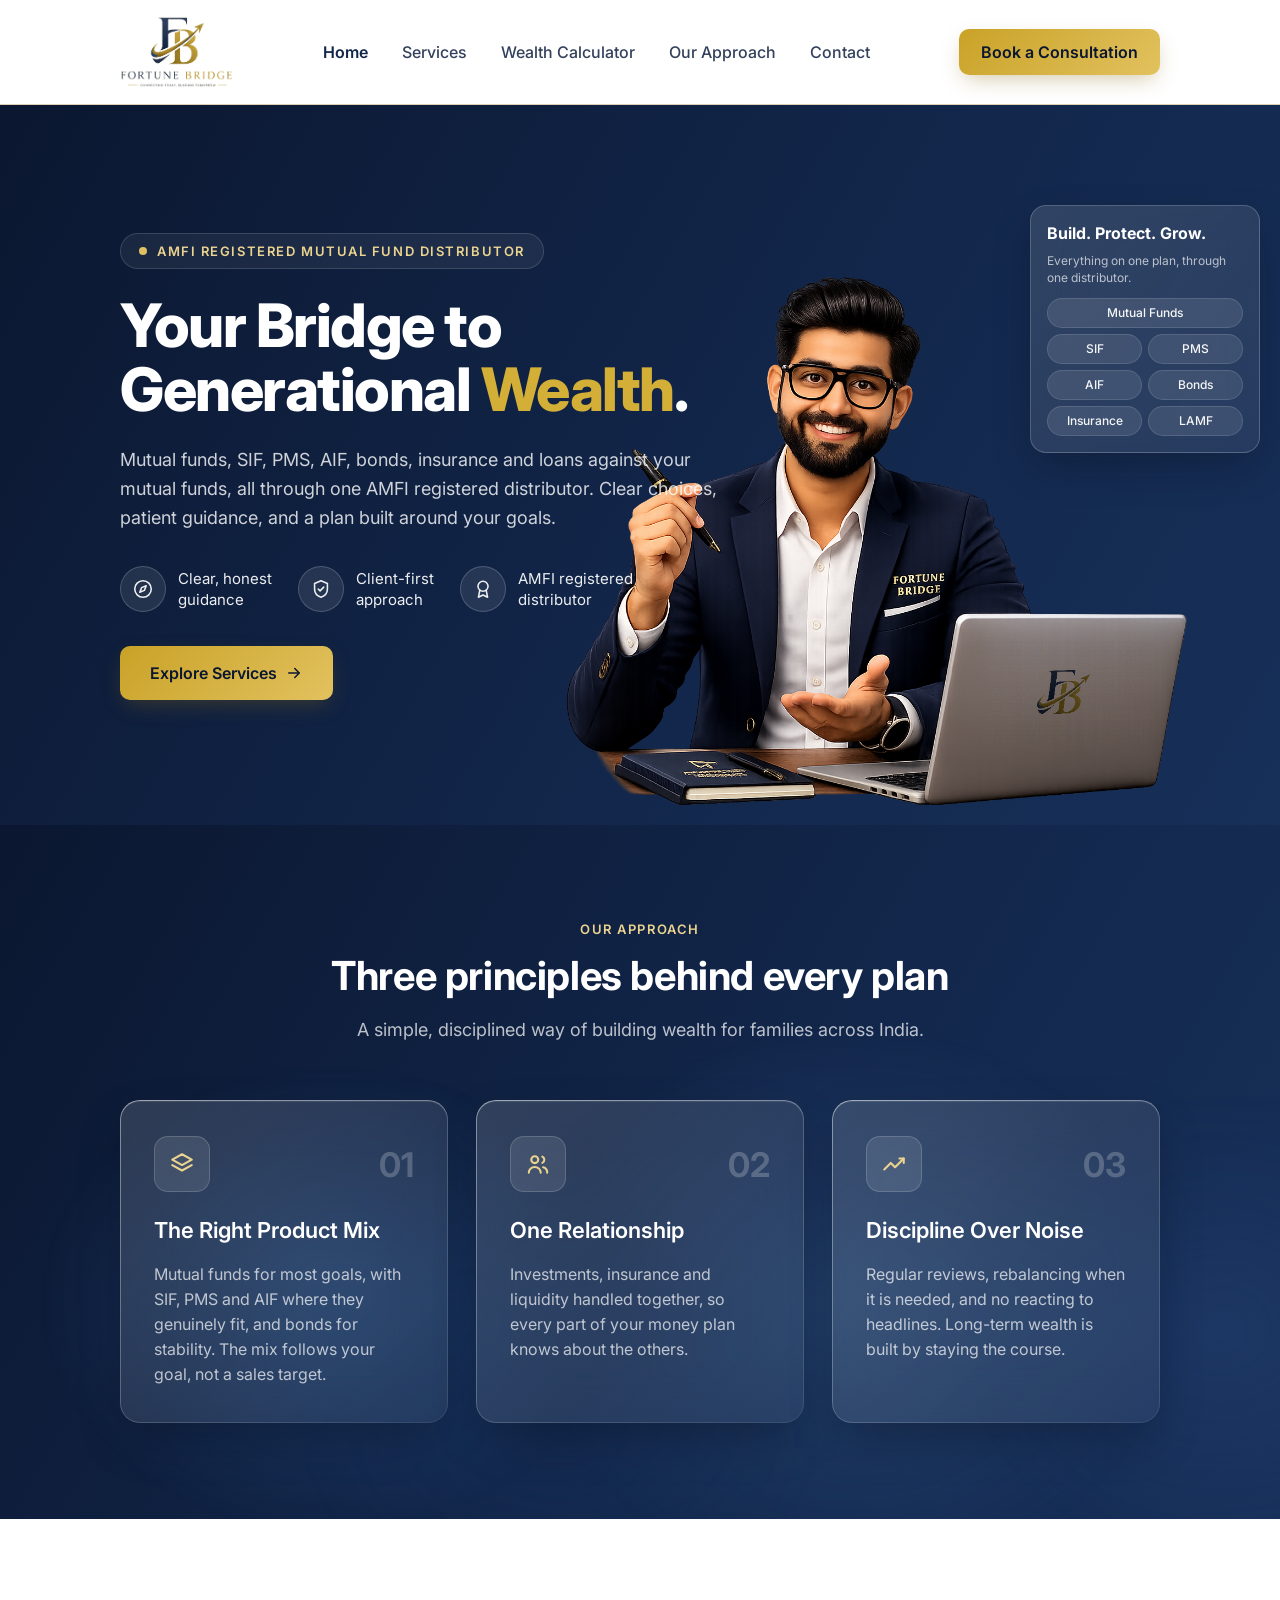
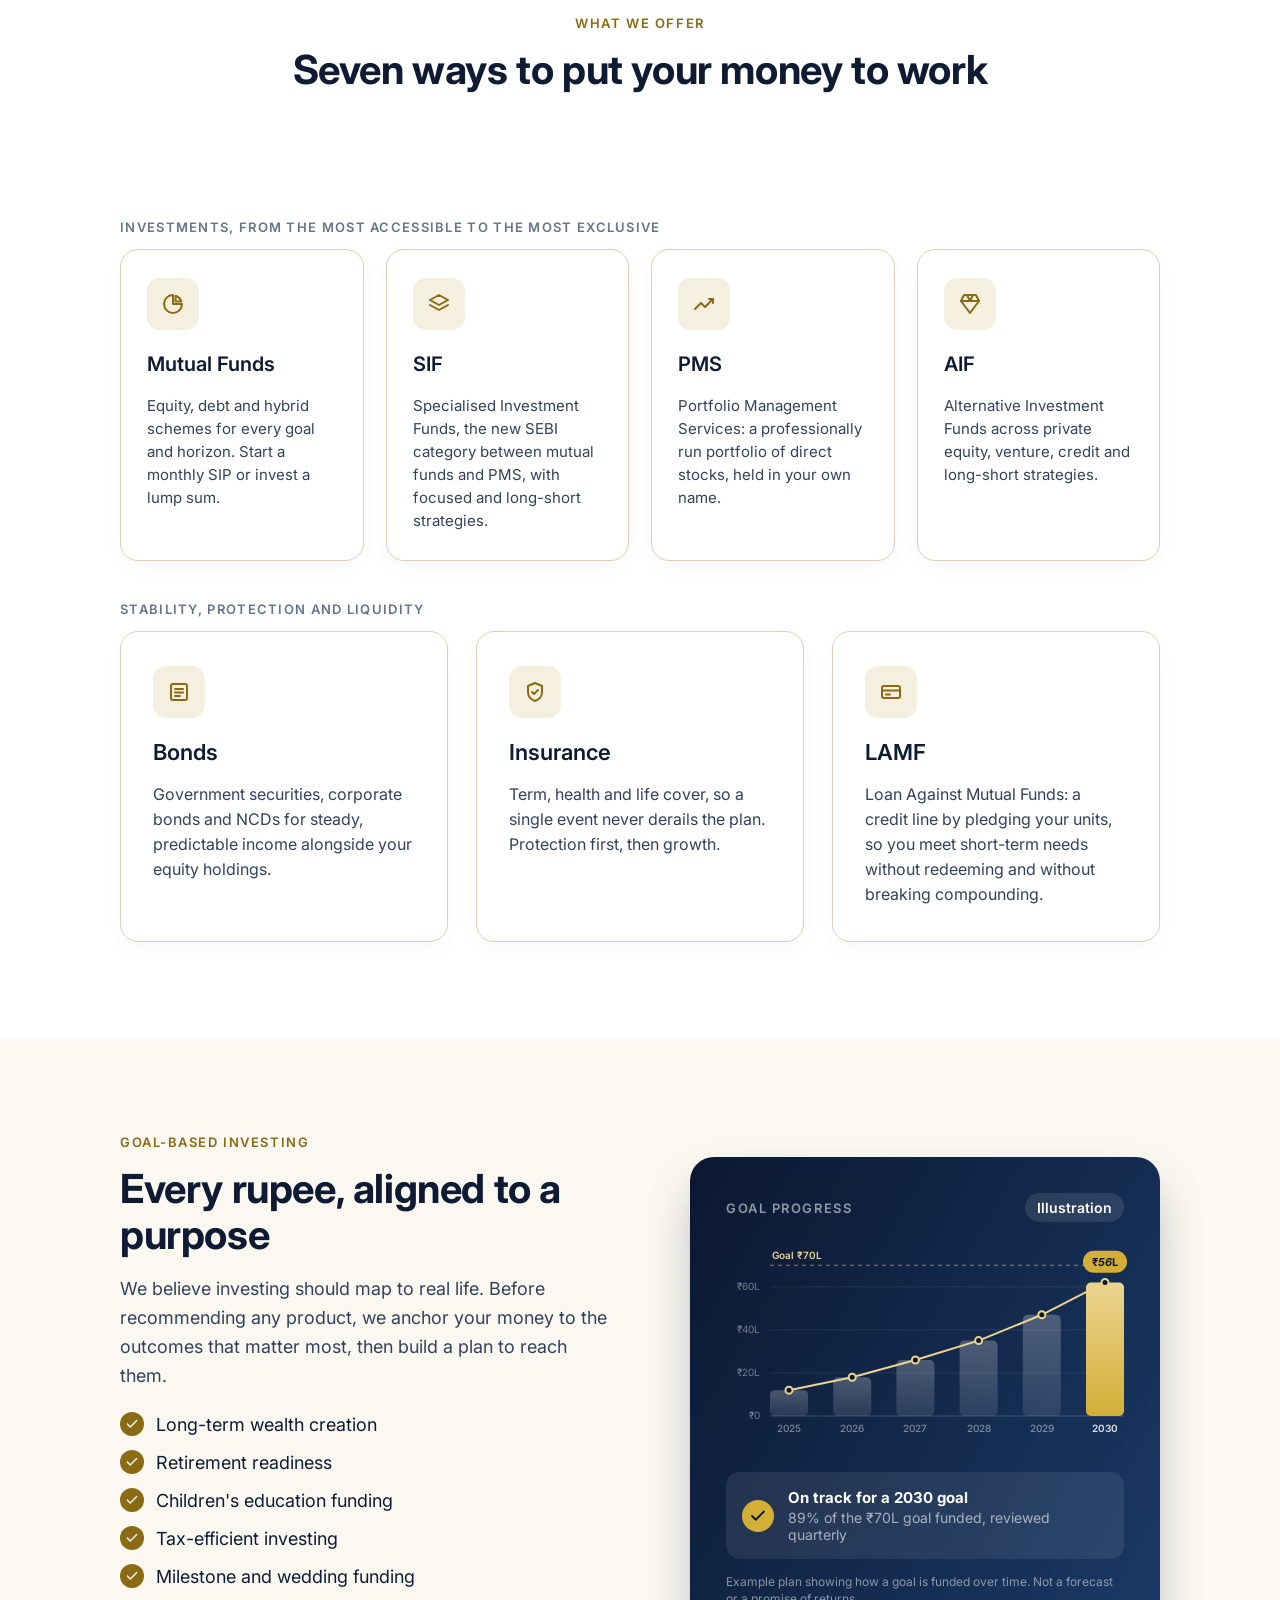
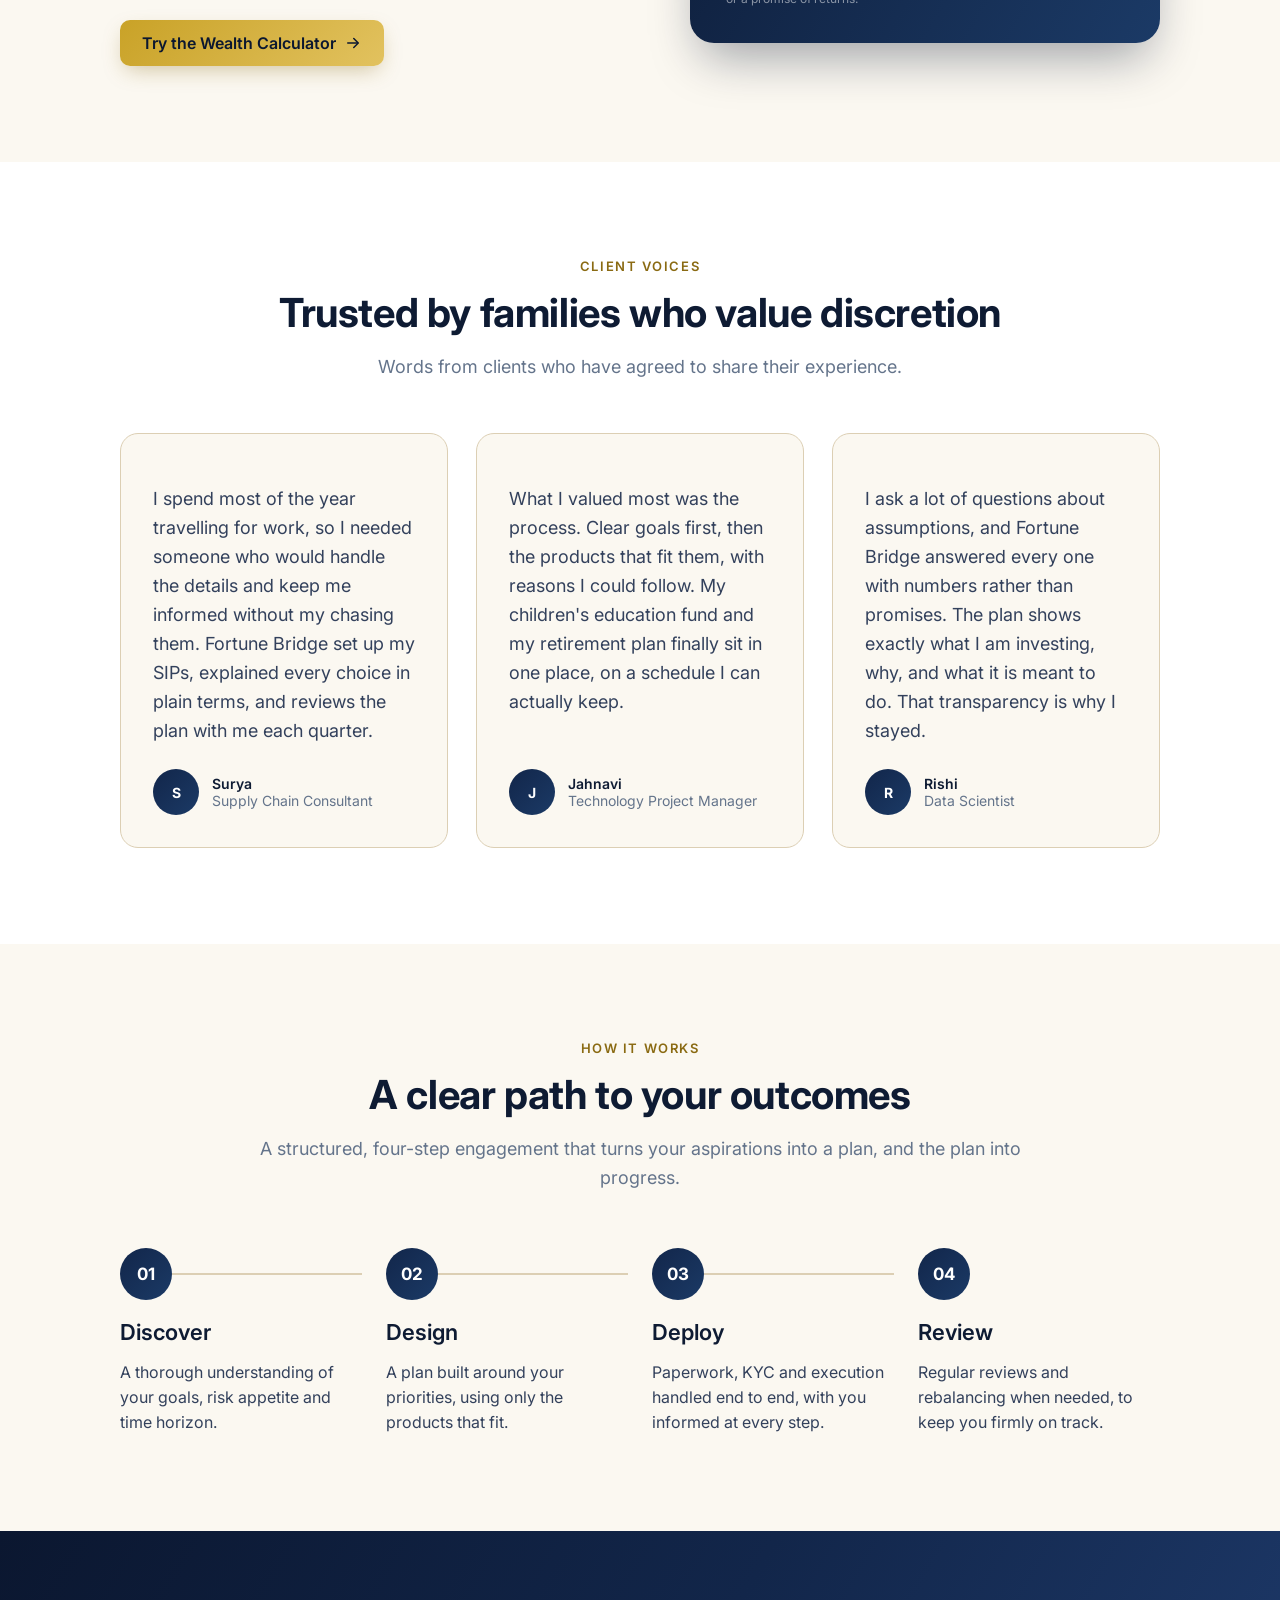
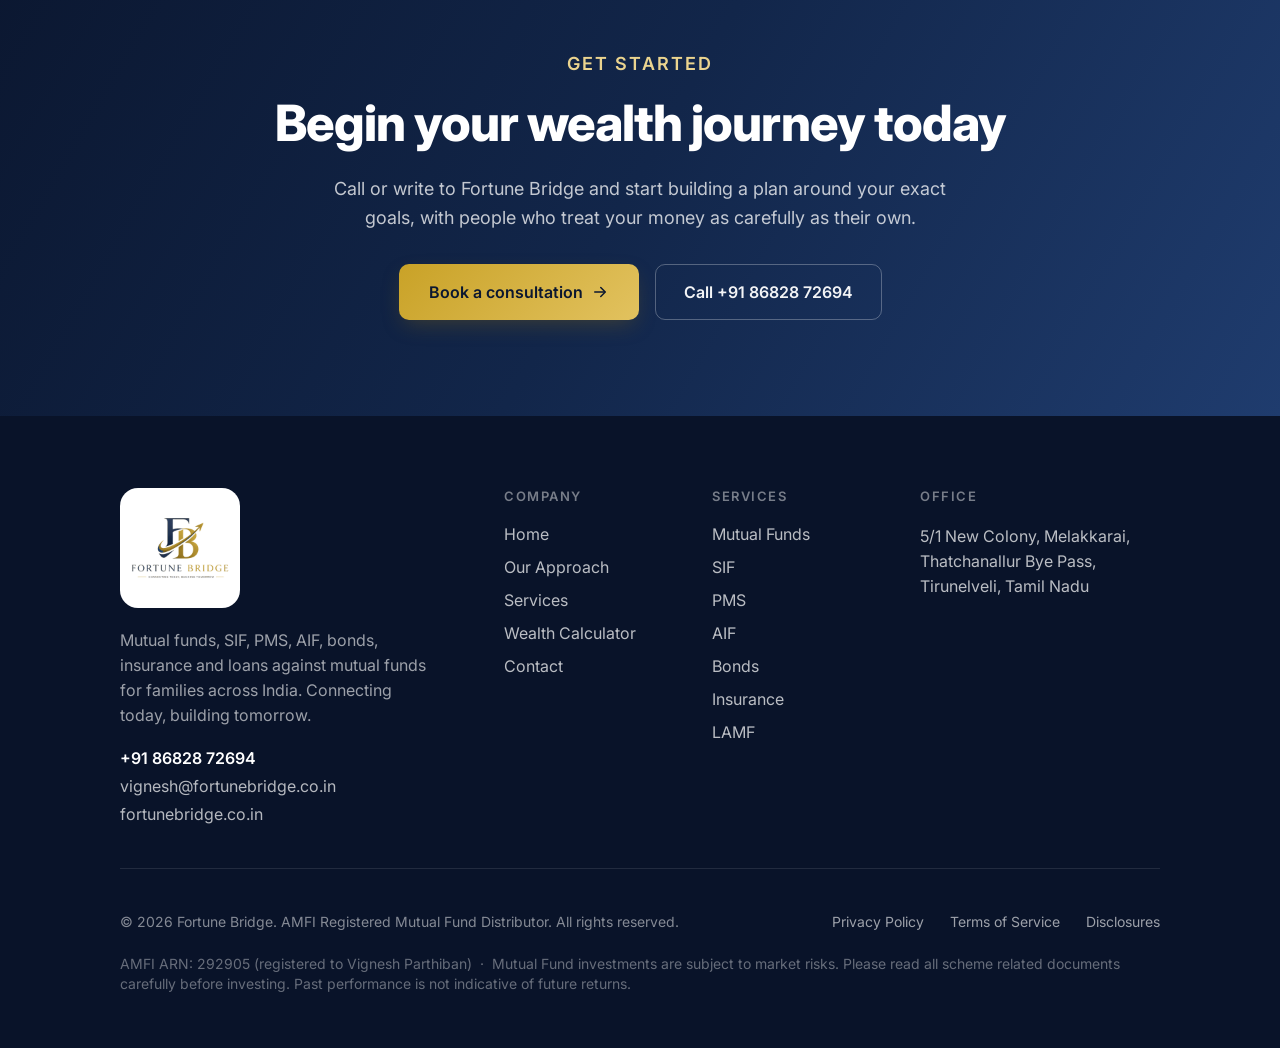
==== index.html @ c33ae1c6 "Fortune Bridge website: homepage, wealth calculator, consultation form Static site for Fortune Bridg" ====
<!DOCTYPE html>
<html lang="en">
<head>
<meta charset="UTF-8">
<meta name="viewport" content="width=device-width, initial-scale=1">
<title>Fortune Bridge</title>
<meta name="description" content="Fortune Bridge, AMFI registered mutual fund distributor in Tirunelveli. Mutual funds, SIF, PMS, AIF, bonds, insurance and loans against mutual funds.">
<link rel="preconnect" href="https://fonts.googleapis.com">
<link rel="preconnect" href="https://fonts.gstatic.com" crossorigin>
<link href="https://fonts.googleapis.com/css2?family=Inter:wght@400;500;600;700;800&display=swap" rel="stylesheet">
<link rel="stylesheet" href="styles.css?v=7">
</head>
<body>

<!-- ===== icon sprite ===== -->
<svg width="0" height="0" style="position:absolute" aria-hidden="true">
  <symbol id="i-trending" viewBox="0 0 24 24"><path d="M3 17l6-6 4 4 8-8"/><path d="M17 7h4v4"/></symbol>
  <symbol id="i-pie" viewBox="0 0 24 24"><path d="M12 3a9 9 0 109 9h-9V3z"/><path d="M14.6 3.7A9 9 0 0120.3 9.4h-5.7V3.7z"/></symbol>
  <symbol id="i-gem" viewBox="0 0 24 24"><path d="M6 3h12l3 6-9 12L3 9z"/><path d="M3 9h18"/><path d="M9 3l3 6 3-6"/></symbol>
  <symbol id="i-shield" viewBox="0 0 24 24"><path d="M12 3l7 3v6c0 4.5-3 7.6-7 9-4-1.4-7-4.5-7-9V6z"/><path d="M9 12l2 2 4-4"/></symbol>
  <symbol id="i-card" viewBox="0 0 24 24"><rect x="3" y="6" width="18" height="12" rx="2"/><path d="M3 10.5h18"/><path d="M7 14.5h4"/></symbol>
  <symbol id="i-bond" viewBox="0 0 24 24"><rect x="4" y="4" width="16" height="16" rx="2"/><path d="M8 9h8"/><path d="M8 12.5h8"/><path d="M8 16h5"/></symbol>
  <symbol id="i-users" viewBox="0 0 24 24"><circle cx="9" cy="8" r="3.2"/><path d="M3.5 20c0-3.2 2.9-5.2 5.5-5.2S14.5 16.8 14.5 20"/><path d="M16 5.2a3.2 3.2 0 010 5.8"/><path d="M20.5 20c0-2.6-1.7-4.4-3.8-4.9"/></symbol>
  <symbol id="i-layers" viewBox="0 0 24 24"><path d="M12 3l9 5-9 5-9-5 9-5z"/><path d="M3 13l9 5 9-5"/></symbol>
  <symbol id="i-compass" viewBox="0 0 24 24"><circle cx="12" cy="12" r="9"/><path d="M15.5 8.5l-2 5-5 2 2-5z"/></symbol>
  <symbol id="i-badge" viewBox="0 0 24 24"><circle cx="12" cy="9" r="5.5"/><path d="M8.5 13.5L7 21l5-2.5L17 21l-1.5-7.5"/></symbol>
  <symbol id="i-arrow" viewBox="0 0 24 24"><path d="M5 12h13"/><path d="M13 6l6 6-6 6"/></symbol>
  <symbol id="i-check" viewBox="0 0 24 24"><path d="M20 6L9 17l-5-5"/></symbol>
</svg>

<!-- ===== HEADER ===== -->
<header class="header" id="header">
  <div class="wrap">
    <a class="brand" href="#"><img src="assets/logo-gold-header.png" alt="Fortune Bridge"></a>
    <nav class="nav">
      <a href="#" class="active">Home</a>
      <a href="#services">Services</a>
      <a href="calculator.html">Wealth Calculator</a>
      <a href="#approach">Our Approach</a>
      <a href="#contact">Contact</a>
    </nav>
    <a class="btn btn-primary" href="#book" data-book>Book a Consultation</a>
  </div>
</header>

<!-- ===== HERO ===== -->
<section class="hero section">
  <div class="hero-stage">
    <div class="hero-copy">
      <span class="badge" data-reveal><span class="dot"></span>AMFI REGISTERED MUTUAL FUND DISTRIBUTOR</span>
      <h1 class="d1" data-reveal>Your Bridge to<br>Generational <span class="accent">Wealth</span>.</h1>
      <p class="hero-body d2" data-reveal>Mutual funds, SIF, PMS, AIF, bonds, insurance and loans against your mutual funds, all through one AMFI registered distributor. Clear choices, patient guidance, and a plan built around your goals.</p>
      <div class="trust d3" data-reveal>
        <div class="trust-item"><span class="trust-circle"><svg class="ic"><use href="#i-compass"/></svg></span><span>Clear, honest<br>guidance</span></div>
        <div class="trust-item"><span class="trust-circle"><svg class="ic"><use href="#i-shield"/></svg></span><span>Client-first<br>approach</span></div>
        <div class="trust-item"><span class="trust-circle"><svg class="ic"><use href="#i-badge"/></svg></span><span>AMFI registered<br>distributor</span></div>
      </div>
      <div class="hero-cta d4" data-reveal>
        <a class="btn btn-primary btn-lg" href="#services">Explore Services<svg class="ic"><use href="#i-arrow"/></svg></a>
      </div>
    </div>

    <img class="hero-advisor" src="assets/advisor-cutout.png" alt="Fortune Bridge">

    <aside class="hero-card d2" data-reveal>
      <h3>Build. Protect. Grow.</h3>
      <p>Everything on one plan, through one distributor.</p>
      <ul class="chips">
        <li>Mutual Funds</li><li>SIF</li><li>PMS</li><li>AIF</li><li>Bonds</li><li>Insurance</li><li>LAMF</li>
      </ul>
    </aside>
  </div>
</section>

<!-- ===== APPROACH (was Philosophy) ===== -->
<section class="philosophy section pad" id="approach">
  <div class="glow">
    <div class="orb" style="left:40px;top:240px;width:580px;height:470px;background:radial-gradient(closest-side,rgba(62,123,196,.3),transparent)"></div>
    <div class="orb" style="left:520px;top:200px;width:660px;height:560px;background:radial-gradient(closest-side,rgba(91,147,209,.22),transparent)"></div>
    <div class="orb" style="left:960px;top:270px;width:520px;height:470px;background:radial-gradient(closest-side,rgba(46,79,134,.3),transparent)"></div>
    <div class="orb" style="left:300px;top:430px;width:520px;height:360px;background:radial-gradient(closest-side,rgba(27,58,102,.26),transparent)"></div>
  </div>
  <div class="wrap">
    <div class="section-head">
      <p class="eyebrow" data-reveal>Our Approach</p>
      <h2 class="h2 d1" data-reveal>Three principles behind every plan</h2>
      <p class="lead d2" data-reveal>A simple, disciplined way of building wealth for families across India.</p>
    </div>
    <div class="pillars">
      <article class="pillar" data-reveal>
        <div class="pillar-top"><span class="pillar-icon"><svg class="ic"><use href="#i-layers"/></svg></span><span class="pillar-num">01</span></div>
        <h3>The Right Product Mix</h3>
        <p>Mutual funds for most goals, with SIF, PMS and AIF where they genuinely fit, and bonds for stability. The mix follows your goal, not a sales target.</p>
      </article>
      <article class="pillar d1" data-reveal>
        <div class="pillar-top"><span class="pillar-icon"><svg class="ic"><use href="#i-users"/></svg></span><span class="pillar-num">02</span></div>
        <h3>One Relationship</h3>
        <p>Investments, insurance and liquidity handled together, so every part of your money plan knows about the others.</p>
      </article>
      <article class="pillar d2" data-reveal>
        <div class="pillar-top"><span class="pillar-icon"><svg class="ic"><use href="#i-trending"/></svg></span><span class="pillar-num">03</span></div>
        <h3>Discipline Over Noise</h3>
        <p>Regular reviews, rebalancing when it is needed, and no reacting to headlines. Long-term wealth is built by staying the course.</p>
      </article>
    </div>
  </div>
</section>

<!-- ===== SERVICES ===== -->
<section class="section-white section pad" id="services">
  <div class="wrap">
    <div class="section-head">
      <p class="eyebrow" data-reveal>What We Offer</p>
      <h2 class="h2 d1" data-reveal>Seven ways to put your money to work</h2>
      <p class="lead d2" data-reveal>Every product on this page is one Fortune Bridge distributes directly. Nothing here is outsourced or notional.</p>
    </div>

    <div class="svc-group">
      <p class="group-label" data-reveal>Investments, from the most accessible to the most exclusive</p>
      <div class="grid-cards cols-4">
        <article class="card" data-reveal>
          <span class="card-icon"><svg class="ic"><use href="#i-pie"/></svg></span>
          <h3>Mutual Funds</h3>
          <p>Equity, debt and hybrid schemes for every goal and horizon. Start a monthly SIP or invest a lump sum.</p>
        </article>
        <article class="card d1" data-reveal>
          <span class="card-icon"><svg class="ic"><use href="#i-layers"/></svg></span>
          <h3>SIF</h3>
          <p>Specialised Investment Funds, the new SEBI category between mutual funds and PMS, with focused and long-short strategies.</p>
        </article>
        <article class="card d2" data-reveal>
          <span class="card-icon"><svg class="ic"><use href="#i-trending"/></svg></span>
          <h3>PMS</h3>
          <p>Portfolio Management Services: a professionally run portfolio of direct stocks, held in your own name.</p>
        </article>
        <article class="card d3" data-reveal>
          <span class="card-icon"><svg class="ic"><use href="#i-gem"/></svg></span>
          <h3>AIF</h3>
          <p>Alternative Investment Funds across private equity, venture, credit and long-short strategies.</p>
        </article>
      </div>
    </div>

    <div class="svc-group">
      <p class="group-label" data-reveal>Stability, protection and liquidity</p>
      <div class="grid-cards">
        <article class="card" data-reveal>
          <span class="card-icon"><svg class="ic"><use href="#i-bond"/></svg></span>
          <h3>Bonds</h3>
          <p>Government securities, corporate bonds and NCDs for steady, predictable income alongside your equity holdings.</p>
        </article>
        <article class="card d1" data-reveal>
          <span class="card-icon"><svg class="ic"><use href="#i-shield"/></svg></span>
          <h3>Insurance</h3>
          <p>Term, health and life cover, so a single event never derails the plan. Protection first, then growth.</p>
        </article>
        <article class="card d2" data-reveal>
          <span class="card-icon"><svg class="ic"><use href="#i-card"/></svg></span>
          <h3>LAMF</h3>
          <p>Loan Against Mutual Funds: a credit line by pledging your units, so you meet short-term needs without redeeming and without breaking compounding.</p>
        </article>
      </div>
    </div>
  </div>
</section>

<!-- ===== GOAL-BASED INVESTING ===== -->
<section class="goals section-light section pad" id="goals">
  <div class="wrap">
    <div>
      <p class="eyebrow" data-reveal>Goal-Based Investing</p>
      <h2 class="d1" data-reveal>Every rupee, aligned to a purpose</h2>
      <p class="lead d2" data-reveal>We believe investing should map to real life. Before recommending any product, we anchor your money to the outcomes that matter most, then build a plan to reach them.</p>
      <ul class="goal-list d3" data-reveal>
        <li><span class="goal-check"><svg class="ic"><use href="#i-check"/></svg></span>Long-term wealth creation</li>
        <li><span class="goal-check"><svg class="ic"><use href="#i-check"/></svg></span>Retirement readiness</li>
        <li><span class="goal-check"><svg class="ic"><use href="#i-check"/></svg></span>Children's education funding</li>
        <li><span class="goal-check"><svg class="ic"><use href="#i-check"/></svg></span>Tax-efficient investing</li>
        <li><span class="goal-check"><svg class="ic"><use href="#i-check"/></svg></span>Milestone and wedding funding</li>
      </ul>
      <a class="btn btn-primary d4" data-reveal href="calculator.html">Try the Wealth Calculator<svg class="ic"><use href="#i-arrow"/></svg></a>
    </div>

    <div class="outlook d2" data-reveal id="outlook">
      <div class="outlook-head">
        <p class="eyebrow">Goal Progress</p>
        <span class="pill">Illustration</span>
      </div>
      <div class="chart" id="chart">
        <svg id="chart-svg"><!-- built by script.js --></svg>
        <div class="value-chip"><span>₹<i data-chip>0</i>L</span></div>
      </div>
      <div class="outlook-foot">
        <span class="tick"><svg class="ic"><use href="#i-check"/></svg></span>
        <div><b>On track for a 2030 goal</b><small data-goal-progress>Reviewed quarterly</small></div>
      </div>
      <p class="outlook-note">Example plan showing how a goal is funded over time. Not a forecast or a promise of returns.</p>
    </div>
  </div>
</section>

<!-- ===== TESTIMONIALS (sample content until real quotes arrive) ===== -->
<section class="section-white section pad">
  <div class="wrap">
    <div class="section-head">
      <p class="eyebrow" data-reveal>Client Voices</p>
      <h2 class="h2 d1" data-reveal>Trusted by families who value discretion</h2>
      <p class="lead d2" data-reveal>Words from clients who have agreed to share their experience.</p>
    </div>
    <div class="tcards">
      <article class="tcard" data-reveal>
        <blockquote>I spend most of the year travelling for work, so I needed someone who would handle the details and keep me informed without my chasing them. Fortune Bridge set up my SIPs, explained every choice in plain terms, and reviews the plan with me each quarter.</blockquote>
        <div class="tperson"><span class="avatar">S</span><div><b>Surya</b><span>Supply Chain Consultant</span></div></div>
      </article>
      <article class="tcard d1" data-reveal>
        <blockquote>What I valued most was the process. Clear goals first, then the products that fit them, with reasons I could follow. My children's education fund and my retirement plan finally sit in one place, on a schedule I can actually keep.</blockquote>
        <div class="tperson"><span class="avatar">J</span><div><b>Jahnavi</b><span>Technology Project Manager</span></div></div>
      </article>
      <article class="tcard d2" data-reveal>
        <blockquote>I ask a lot of questions about assumptions, and Fortune Bridge answered every one with numbers rather than promises. The plan shows exactly what I am investing, why, and what it is meant to do. That transparency is why I stayed.</blockquote>
        <div class="tperson"><span class="avatar">R</span><div><b>Rishi</b><span>Data Scientist</span></div></div>
      </article>
    </div>
  </div>
</section>

<!-- ===== PROCESS ===== -->
<section class="section-light section pad">
  <div class="wrap">
    <div class="section-head">
      <p class="eyebrow" data-reveal>How It Works</p>
      <h2 class="h2 d1" data-reveal>A clear path to your outcomes</h2>
      <p class="lead d2" data-reveal>A structured, four-step engagement that turns your aspirations into a plan, and the plan into progress.</p>
    </div>
    <div class="steps">
      <div class="step" data-reveal>
        <div class="step-top"><span class="step-num">01</span><span class="step-line"></span></div>
        <h3>Discover</h3><p>A thorough understanding of your goals, risk appetite and time horizon.</p>
      </div>
      <div class="step d1" data-reveal>
        <div class="step-top"><span class="step-num">02</span><span class="step-line"></span></div>
        <h3>Design</h3><p>A plan built around your priorities, using only the products that fit.</p>
      </div>
      <div class="step d2" data-reveal>
        <div class="step-top"><span class="step-num">03</span><span class="step-line"></span></div>
        <h3>Deploy</h3><p>Paperwork, KYC and execution handled end to end, with you informed at every step.</p>
      </div>
      <div class="step d3" data-reveal>
        <div class="step-top"><span class="step-num">04</span></div>
        <h3>Review</h3><p>Regular reviews and rebalancing when needed, to keep you firmly on track.</p>
      </div>
    </div>
  </div>
</section>

<!-- ===== CTA ===== -->
<section class="cta section pad" id="contact">
  <div class="wrap">
    <p class="eyebrow" data-reveal>Get Started</p>
    <h2 class="d1" data-reveal>Begin your wealth journey today</h2>
    <p class="d2" data-reveal>Call or write to Fortune Bridge and start building a plan around your exact goals, with people who treat your money as carefully as their own.</p>
    <div class="cta-btns d3" data-reveal>
      <a class="btn btn-primary btn-lg" href="#book" data-book>Book a consultation<svg class="ic"><use href="#i-arrow"/></svg></a>
      <a class="btn-ghost" href="tel:+918682872694">Call +91 86828 72694</a>
    </div>
  </div>
</section>

<!-- ===== FOOTER ===== -->
<footer class="footer">
  <div class="wrap">
    <div class="footer-grid">
      <div class="footer-brand">
        <img src="assets/logo-gold-footer-square.png" alt="Fortune Bridge">
        <p>Mutual funds, SIF, PMS, AIF, bonds, insurance and loans against mutual funds for families across India. Connecting today, building tomorrow.</p>
        <div class="footer-contact">
          <a class="phone" href="tel:+918682872694">+91 86828 72694</a>
          <a class="mail" href="mailto:vignesh@fortunebridge.co.in">vignesh@fortunebridge.co.in</a>
          <a class="mail" href="https://fortunebridge.co.in">fortunebridge.co.in</a>
        </div>
      </div>
      <div class="footer-col">
        <h4>Company</h4>
        <ul><li><a href="#">Home</a></li><li><a href="#approach">Our Approach</a></li><li><a href="#services">Services</a></li><li><a href="calculator.html">Wealth Calculator</a></li><li><a href="#contact">Contact</a></li></ul>
      </div>
      <div class="footer-col">
        <h4>Services</h4>
        <ul><li><a href="#services">Mutual Funds</a></li><li><a href="#services">SIF</a></li><li><a href="#services">PMS</a></li><li><a href="#services">AIF</a></li><li><a href="#services">Bonds</a></li><li><a href="#services">Insurance</a></li><li><a href="#services">LAMF</a></li></ul>
      </div>
      <div class="footer-office">
        <h4>Office</h4>
        <p>5/1 New Colony, Melakkarai,<br>Thatchanallur Bye Pass,<br>Tirunelveli, Tamil Nadu</p>
      </div>
    </div>
    <div class="footer-rule"></div>
    <div class="footer-bar">
      <span class="copy">© 2026 Fortune Bridge. AMFI Registered Mutual Fund Distributor. All rights reserved.</span>
      <div class="links"><a href="#">Privacy Policy</a><a href="#">Terms of Service</a><a href="#">Disclosures</a></div>
    </div>
    <p class="footer-legal">AMFI ARN: 292905 (registered to Vignesh Parthiban)&nbsp;&nbsp;·&nbsp;&nbsp;Mutual Fund investments are subject to market risks. Please read all scheme related documents carefully before investing. Past performance is not indicative of future returns.</p>
  </div>
</footer>

<script src="script.js?v=7"></script>
</body>
</html>
---- styles.css ----
/* ============================================================
   Fortune Bridge — desktop homepage
   Built 2026-09-20 from figma-backup/ (tokens, specs, CSS notes).
   Plain static CSS. Design frame is 1440px wide; desktop-first.
   ============================================================ */

/* ---- tokens ------------------------------------------------ */
:root {
  --navy-900:#0b1730; --navy-800:#12264a; --navy-700:#1b3a66;
  --gold-700:#8a6a12; --gold-600:#c9a227; --gold-500:#d4af37;
  --gold-400:#dfc062; --gold-300:#ebd48f;
  --champagne-100:#f5efe0; --ivory-50:#fbf8f1; --white:#ffffff;
  --ink-900:#0e1b33; --ink-700:#33415c; --ink-500:#64748b;
  --line-200:#dccfb4;

  --grad-navy: linear-gradient(120deg,#0b1730 0%,#12264a 55%,#173059 100%);
  --grad-gold: linear-gradient(135deg,#c9a227 0%,#e2c25f 100%);
  --grad-tile-navy: linear-gradient(135deg,#12264a 0%,#1b3a66 100%);

  --page: 1440px;
  --gutter: 120px;
  --ease: cubic-bezier(.22,.61,.36,1);
}

/* ---- reset ------------------------------------------------- */
*,*::before,*::after { box-sizing:border-box; }
html { scroll-behavior:smooth; }
body {
  margin:0;
  font-family:"Inter",system-ui,-apple-system,Segoe UI,Roboto,sans-serif;
  color:var(--ink-900);
  background:var(--ivory-50);
  -webkit-font-smoothing:antialiased;
  overflow-x:hidden;
}
img { max-width:100%; display:block; }
a { color:inherit; text-decoration:none; }
button { font-family:inherit; cursor:pointer; border:none; background:none; }
.ic { width:24px; height:24px; fill:none; stroke:currentColor; stroke-width:2;
      stroke-linecap:round; stroke-linejoin:round; flex:none; }

/* ---- layout helpers --------------------------------------- */
.section { position:relative; }
.wrap { max-width:var(--page); margin:0 auto; padding-inline:var(--gutter); }
.section-head { max-width:820px; margin:0 auto; text-align:center; }

.eyebrow {
  font-size:13px; font-weight:600; letter-spacing:.12em;
  text-transform:uppercase; margin:0 0 16px;
}
.h2 { font-size:40px; line-height:46px; font-weight:700; letter-spacing:-.01em; margin:0; }
.lead { font-size:18px; line-height:29px; margin:16px auto 0; }

/* ============================================================
   HEADER
   ============================================================ */
.header {
  position:sticky; top:0; z-index:50;
  background:var(--white);
  border-bottom:1px solid var(--line-200);
  transition:box-shadow .3s ease;
}
.header.scrolled { box-shadow:0 8px 30px -12px rgba(11,23,48,.18); }
.header .wrap {
  height:104px; display:flex; align-items:center; justify-content:space-between;
}
.brand img { height:72px; width:auto; }
.nav { display:flex; gap:34px; }
.nav a { font-size:16px; font-weight:500; color:var(--ink-700); transition:color .2s; }
.nav a.active { color:var(--navy-800); font-weight:600; }
.nav a:hover { color:var(--gold-700); }

.btn {
  display:inline-flex; align-items:center; gap:8px;
  font-size:16px; font-weight:600; border-radius:10px;
  transition:transform .25s var(--ease), box-shadow .25s var(--ease), background .25s;
}
.btn .ic { width:18px; height:18px; }
.btn-primary {
  background:var(--grad-gold); color:var(--navy-900);
  padding:13px 22px;
  box-shadow:0 8px 22px -6px rgba(138,106,18,.4);
}
.btn-primary:hover { transform:translateY(-2px); box-shadow:0 14px 30px -8px rgba(138,106,18,.55); }

/* ============================================================
   HERO
   ============================================================ */
.hero { background:var(--grad-navy); overflow:hidden; }
.hero-stage {
  position:relative; max-width:var(--page); margin:0 auto; height:720px;
}
.hero-copy {
  position:absolute; left:var(--gutter); top:128px; width:620px; z-index:3;
}
.badge {
  display:inline-flex; align-items:center; gap:10px;
  padding:9px 18px; border-radius:100px;
  background:rgba(255,255,255,.06); border:1px solid rgba(255,255,255,.14);
  font-size:13px; font-weight:600; letter-spacing:.12em; color:var(--gold-300);
}
.badge .dot { width:8px; height:8px; border-radius:50%; background:var(--gold-400); }
.hero h1 {
  font-size:60px; line-height:64px; font-weight:800; letter-spacing:-.025em;
  color:var(--white); margin:24px 0 0;
}
.hero h1 .accent { color:var(--gold-500); }
.hero-body {
  font-size:18px; line-height:29px; color:rgba(255,255,255,.8);
  margin:24px 0 0; max-width:620px;
}
.trust { display:flex; gap:26px; margin-top:34px; }
.trust-item { display:flex; align-items:center; gap:12px; }
.trust-circle {
  width:46px; height:46px; border-radius:50%;
  display:flex; align-items:center; justify-content:center;
  background:rgba(255,255,255,.09); border:1px solid rgba(255,255,255,.18);
  color:var(--gold-300);
}
.trust-circle .ic { width:22px; height:22px; stroke-width:1.7; }
.trust-item span { font-size:15px; line-height:21px; color:rgba(255,255,255,.92); }
.hero-cta { margin-top:34px; }

.hero-advisor {
  position:absolute; right:65px; bottom:0; width:820px; height:auto; z-index:2;
  pointer-events:none;
}

/* glass card (top-right) */
.hero-card {
  position:absolute; right:20px; top:100px; width:230px; z-index:4;
  padding:16px; border-radius:16px;
  background:linear-gradient(135deg,rgba(255,255,255,.13),rgba(255,255,255,.07));
  backdrop-filter:blur(16px); -webkit-backdrop-filter:blur(16px);
  border:1px solid rgba(255,255,255,.2);
  box-shadow:0 16px 40px -8px rgba(5,11,24,.35);
}
.hero-card h3 { margin:0; font-size:16px; line-height:22px; font-weight:700; color:var(--white); }
.hero-card p { margin:8px 0 0; font-size:12px; line-height:17px; color:rgba(255,255,255,.68); }
/* Seven services as wrapped chips. Rows would run the card down into the advisor's shoulder;
   chips keep it shorter than the old four-row version. */
/* A 2-column grid, not a wrapped flex row: wrapped chips of different widths leave ragged
   rows. Mutual Funds (longest label, core product) spans the top; the other six pair up. */
.hero-card ul { list-style:none; margin:12px 0 0; padding:0; display:grid; grid-template-columns:1fr 1fr; gap:6px; }
.hero-card li {
  padding:6px 8px; border-radius:100px; background:rgba(255,255,255,.1);
  border:1px solid rgba(255,255,255,.12); text-align:center;
  font-size:12px; line-height:16px; font-weight:500; color:rgba(255,255,255,.95);
}
.hero-card li:first-child { grid-column:1 / -1; }

/* ============================================================
   STATS BAR
   ============================================================ */
.stats { background:var(--white); border-bottom:1px solid var(--line-200); }
.stats .wrap { padding-block:52px; }
.stats-row { display:grid; grid-template-columns:repeat(4,1fr); }
.stat { text-align:center; position:relative; padding:4px 0; }
.stat + .stat::before {
  content:""; position:absolute; left:0; top:16px; bottom:16px; width:1px; background:var(--line-200);
}
.stat b { display:block; font-size:44px; line-height:48px; font-weight:800; letter-spacing:-.02em; color:var(--navy-800); }
.stat span { display:block; margin-top:8px; font-size:14px; font-weight:500; color:var(--ink-500); }

/* ============================================================
   SECTION SCAFFOLD (light)
   ============================================================ */
.section-light { background:var(--ivory-50); }
.section-light .eyebrow { color:var(--gold-700); }
.section-light .h2 { color:var(--ink-900); }
.section-light .lead { color:var(--ink-500); }
.section-white { background:var(--white); }
.section-white .eyebrow { color:var(--gold-700); }
.section-white .h2 { color:var(--ink-900); }
.section-white .lead { color:var(--ink-500); }
.pad { padding-block:96px; }

/* ============================================================
   PHILOSOPHY — dark liquid glass
   ============================================================ */
.philosophy { background:var(--grad-navy); overflow:hidden; }
.philosophy .eyebrow { color:var(--gold-300); }
.philosophy .h2 { color:var(--white); }
.philosophy .lead { color:rgba(255,255,255,.72); }

.glow { position:absolute; inset:0; pointer-events:none; overflow:hidden; }
.orb { position:absolute; border-radius:50%; filter:blur(2px); }

.pillars { display:grid; grid-template-columns:repeat(3,1fr); gap:28px; margin-top:56px; position:relative; z-index:2; }
.pillar {
  position:relative; border-radius:20px; padding:36px 34px; min-height:292px;
  background:linear-gradient(135deg,rgba(255,255,255,.14) 0%,rgba(255,255,255,.09) 55%,rgba(255,255,255,.06) 100%);
  backdrop-filter:blur(26px); -webkit-backdrop-filter:blur(26px);
  box-shadow:0 20px 48px -10px rgba(5,11,24,.38), inset 0 1.2px 1.2px rgba(255,255,255,.28);
  transition:transform .38s var(--ease), box-shadow .38s var(--ease), background .38s ease;
}
.pillar::before {
  content:""; position:absolute; inset:0; border-radius:inherit; padding:1.2px;
  background:linear-gradient(135deg,rgba(255,255,255,.42),rgba(255,255,255,.18) 50%,rgba(255,255,255,.08));
  -webkit-mask:linear-gradient(#000 0 0) content-box,linear-gradient(#000 0 0);
  -webkit-mask-composite:xor; mask-composite:exclude;
  pointer-events:none; transition:background .38s ease, padding .38s ease;
}
.pillar:hover {
  transform:translateY(-6px);
  background:linear-gradient(135deg,rgba(255,255,255,.22) 0%,rgba(255,255,255,.15) 55%,rgba(255,255,255,.1) 100%);
  box-shadow:0 26px 56px -10px rgba(138,106,18,.38), inset 0 1.2px 1.2px rgba(255,255,255,.45);
}
.pillar:hover::before {
  padding:1.6px;
  background:linear-gradient(135deg,rgba(244,227,174,.85),rgba(212,175,55,.55) 50%,rgba(138,106,18,.3));
}
.pillar-top { display:flex; align-items:center; justify-content:space-between; }
.pillar-icon {
  width:56px; height:56px; border-radius:14px;
  display:flex; align-items:center; justify-content:center;
  background:rgba(255,255,255,.1); border:1px solid rgba(255,255,255,.16);
  color:var(--gold-300);
  transition:background .38s ease, border-color .38s ease;
}
.pillar-icon .ic { width:26px; height:26px; stroke-width:1.9; transition:stroke .38s ease; }
.pillar:hover .pillar-icon { background:var(--grad-gold); border-color:transparent; }
.pillar:hover .pillar-icon .ic { stroke:var(--navy-900); }
.pillar-num { font-size:34px; font-weight:700; color:rgba(255,255,255,.22); transition:color .38s ease; }
.pillar:hover .pillar-num { color:rgba(235,212,143,.55); }
.pillar h3 { margin:24px 0 0; font-size:22px; line-height:28px; font-weight:600; color:var(--white); }
.pillar p { margin:18px 0 0; font-size:16px; line-height:25px; color:rgba(255,255,255,.7); }

/* ============================================================
   SERVICES — white cards
   ============================================================ */
.grid-cards { display:grid; grid-template-columns:repeat(3,1fr); gap:28px; margin-top:52px; }
/* Two rows that each fill: 4 investment products (ordered by minimum ticket), then 3 for
   stability/protection/liquidity. The split is real information, not decoration. */
.svc-group { margin-top:52px; }
.svc-group + .svc-group { margin-top:40px; }
.svc-group .grid-cards { margin-top:14px; }
.grid-cards.cols-4 { grid-template-columns:repeat(4,1fr); gap:22px; }
.cols-4 .card { padding:28px 26px; }
.cols-4 .card h3 { font-size:20px; }
.cols-4 .card p { font-size:15px; line-height:23px; }
.group-label {
  margin:0; font-size:13px; font-weight:600; letter-spacing:.1em; text-transform:uppercase;
  color:var(--ink-500);
}
.card {
  background:var(--white); border:1px solid var(--line-200); border-radius:18px;
  padding:34px 32px;
  box-shadow:0 8px 24px -6px rgba(11,23,48,.05);
  transition:transform .3s var(--ease), box-shadow .3s var(--ease), border-color .3s;
}
.card:hover {
  transform:translateY(-6px);
  box-shadow:0 22px 44px -14px rgba(11,23,48,.16);
  border-color:var(--gold-400);
}
.card-icon {
  width:52px; height:52px; border-radius:13px;
  display:flex; align-items:center; justify-content:center;
  background:var(--champagne-100); color:var(--gold-700);
}
.card h3 { margin:20px 0 0; font-size:22px; line-height:28px; font-weight:600; color:var(--ink-900); }
.card p { margin:16px 0 0; font-size:16px; line-height:25px; color:var(--ink-700); }
.card-link {
  display:inline-flex; align-items:center; gap:7px; margin-top:18px;
  font-size:14px; font-weight:600; color:var(--gold-700);
}
.card-link .ic { width:16px; height:16px; stroke-width:1.8; transition:transform .25s var(--ease); }
.card:hover .card-link .ic { transform:translateX(4px); }

/* ============================================================
   GOAL-BASED INVESTING
   ============================================================ */
.goals .wrap { display:grid; grid-template-columns:1fr 470px; gap:72px; align-items:center; }
.goals .eyebrow { color:var(--gold-700); }
.goals h2 { font-size:40px; line-height:46px; font-weight:700; letter-spacing:-.01em; color:var(--ink-900); margin:0; }
.goals .lead { text-align:left; margin:16px 0 0; color:var(--ink-700); max-width:none; }
.goal-list { list-style:none; margin:22px 0 0; padding:0; display:flex; flex-direction:column; gap:14px; }
.goal-list li { display:flex; align-items:center; gap:12px; font-size:18px; color:var(--ink-900); }
.goal-check {
  width:24px; height:24px; border-radius:50%; flex:none;
  display:flex; align-items:center; justify-content:center;
  background:var(--gold-700); color:var(--ivory-50);
}
.goal-check .ic { width:14px; height:14px; stroke-width:2.4; }
.goals .btn-primary { margin-top:32px; }

/* outlook panel + chart */
.outlook {
  background:linear-gradient(120deg,#0b1730,#1b3a66); border-radius:24px; padding:36px;
  box-shadow:0 24px 50px -12px rgba(11,23,48,.4);
}
.outlook-head { display:flex; align-items:center; justify-content:space-between; }
.outlook-head .eyebrow { color:rgba(255,255,255,.55); margin:0; }
.pill {
  padding:6px 12px; border-radius:100px; background:rgba(255,255,255,.1);
  font-size:14px; font-weight:600; color:var(--white);
}
.chart { position:relative; height:200px; margin-top:26px; }
.chart svg { width:100%; height:100%; overflow:visible; }
.gridline { stroke:rgba(255,255,255,.08); stroke-width:1; }
.gridline.base { stroke:rgba(255,255,255,.2); }
.axis-label { fill:rgba(255,255,255,.42); font-size:10px; }
.year-label { fill:rgba(255,255,255,.45); font-size:10px; font-weight:500; text-anchor:middle; }
.year-label.final { fill:rgba(255,255,255,.85); font-weight:600; }
.bar { transform-box:fill-box; transform-origin:bottom; transform:scaleY(0); transition:transform .42s var(--ease); }
.chart.run .bar { transform:scaleY(1); }
.goal-line { stroke:var(--gold-300); stroke-opacity:.55; stroke-width:1; stroke-dasharray:4 4; }
.goal-label { fill:var(--gold-300); font-size:10px; font-weight:600; }
.outlook-note { margin:14px 0 0; font-size:12px; line-height:17px; color:rgba(255,255,255,.5); }
.trend-line { fill:none; stroke:var(--gold-300); stroke-width:2; stroke-linecap:round; stroke-linejoin:round; }
.trend-dot { fill:var(--navy-900); stroke:var(--gold-300); stroke-width:2; }
.value-chip { position:absolute; }
.value-chip span {
  display:inline-block; padding:4px 9px; border-radius:100px;
  background:var(--gold-500); color:var(--navy-900);
  font-size:11px; font-weight:700; line-height:14px;
}
.outlook-foot {
  display:flex; align-items:center; gap:14px; margin-top:24px;
  background:rgba(255,255,255,.08); border-radius:14px; padding:16px;
}
.outlook-foot .tick {
  width:32px; height:32px; border-radius:50%; flex:none;
  display:flex; align-items:center; justify-content:center;
  background:var(--gold-500); color:var(--navy-900);
}
.outlook-foot .tick .ic { width:18px; height:18px; stroke-width:2.4; }
.outlook-foot b { display:block; font-size:15px; color:var(--white); }
.outlook-foot small { display:block; margin-top:2px; font-size:14px; color:rgba(255,255,255,.6); }

/* ============================================================
   LEGACY — dark glass cards
   ============================================================ */
.legacy { background:linear-gradient(160deg,#0b1730,#173059); overflow:hidden; }
.legacy .eyebrow { color:var(--gold-300); }
.legacy .h2 { color:var(--white); }
.legacy .lead { color:rgba(255,255,255,.72); }
.legacy-cards { display:grid; grid-template-columns:repeat(3,1fr); gap:28px; margin-top:48px; }
.glass-card {
  border-radius:18px; padding:34px 32px;
  background:rgba(255,255,255,.05); border:1px solid rgba(255,255,255,.1);
  transition:transform .3s var(--ease), background .3s, border-color .3s;
}
.glass-card:hover { transform:translateY(-6px); background:rgba(255,255,255,.09); border-color:rgba(212,175,55,.4); }
.glass-icon {
  width:52px; height:52px; border-radius:13px;
  display:flex; align-items:center; justify-content:center;
  background:rgba(255,255,255,.08); color:var(--gold-300);
}
.glass-card h3 { margin:20px 0 0; font-size:22px; line-height:28px; font-weight:600; color:var(--white); }
.glass-card p { margin:14px 0 0; font-size:16px; line-height:25px; color:rgba(255,255,255,.68); }

.legacy-band {
  margin-top:48px; border-radius:18px; padding:28px 40px;
  display:flex; align-items:center; justify-content:space-between; gap:32px;
  background:rgba(255,255,255,.06); border:1px solid rgba(255,255,255,.12);
}
.legacy-band h3 { margin:0; font-size:22px; line-height:28px; font-weight:600; color:var(--white); }
.legacy-band p { margin:4px 0 0; font-size:16px; color:rgba(255,255,255,.66); }
.btn-gold-sm {
  background:var(--grad-gold); color:var(--navy-900); padding:15px 24px; border-radius:10px;
  font-size:16px; font-weight:600; display:inline-flex; align-items:center; gap:8px; flex:none;
}
.btn-gold-sm .ic { width:18px; height:18px; }
.btn-gold-sm:hover { transform:translateY(-2px); }

/* ============================================================
   TESTIMONIALS
   ============================================================ */
.tcards { display:grid; grid-template-columns:repeat(3,1fr); gap:28px; margin-top:52px; }
.tcard {
  background:var(--ivory-50); border:1px solid var(--line-200); border-radius:18px; padding:32px;
  display:flex; flex-direction:column;
}
/* Placeholder marker: sample content is always visibly labelled, never passed off as real. */
.sample-tag {
  align-self:flex-start; padding:3px 9px; border-radius:100px;
  border:1px dashed var(--gold-700); color:var(--gold-700);
  font-size:11px; font-weight:600; letter-spacing:.1em; text-transform:uppercase;
}
.ph { padding:1px 7px; border:1px dashed rgba(255,255,255,.4); border-radius:4px; color:rgba(255,255,255,.55); }
.tcard blockquote { margin:18px 0 0; font-size:18px; line-height:29px; color:var(--ink-700); flex:1; }
.tperson { display:flex; align-items:center; gap:13px; margin-top:24px; }
.avatar {
  width:46px; height:46px; border-radius:50%; flex:none;
  display:flex; align-items:center; justify-content:center;
  background:var(--grad-tile-navy); color:var(--white);
  font-size:14px; font-weight:700;
}
/* Scope these to the text block. A bare `.tperson span` also matches .avatar (and wins on
   specificity), which kills its display:flex centering and greys out the initials. */
.tperson div b { display:block; font-size:14px; font-weight:600; color:var(--ink-900); }
.tperson div span { display:block; font-size:14px; color:var(--ink-500); }
.featured { margin-top:52px; padding-top:40px; border-top:1px solid var(--line-200); text-align:center; }
.featured .eyebrow { color:var(--ink-500); }
.featured-row { display:flex; justify-content:center; gap:56px; flex-wrap:wrap; margin-top:22px; }
.featured-row span { font-size:19px; font-weight:600; color:var(--ink-500); }

/* ============================================================
   PROCESS
   ============================================================ */
.steps { display:grid; grid-template-columns:repeat(4,1fr); gap:24px; margin-top:56px; }
.step-top { display:flex; align-items:center; }
.step-num {
  width:52px; height:52px; border-radius:50%; flex:none;
  display:flex; align-items:center; justify-content:center;
  background:var(--grad-tile-navy); color:var(--white); font-size:17px; font-weight:700;
}
.step-line { height:2px; flex:1; background:var(--line-200); margin-left:0; }
.step h3 { margin:18px 0 0; font-size:22px; line-height:28px; font-weight:600; color:var(--ink-900); }
.step p { margin:14px 0 0; font-size:16px; line-height:25px; color:var(--ink-700); }

/* ============================================================
   CTA
   ============================================================ */
.cta { background:linear-gradient(120deg,#0b1730 0%,#12264a 50%,#1f3c6e 100%); text-align:center; }
.cta .eyebrow { color:var(--gold-300); }
.cta h2 { font-size:50px; line-height:58px; font-weight:800; letter-spacing:-.02em; color:var(--white); margin:16px 0 0; }
.cta p { font-size:18px; line-height:29px; color:rgba(255,255,255,.75); margin:22px auto 0; max-width:660px; }
.cta-btns { display:flex; justify-content:center; gap:16px; margin-top:32px; }
.btn-ghost {
  padding:17px 28px; border-radius:10px; border:1.4px solid rgba(255,255,255,.28);
  font-size:16px; font-weight:600; color:rgba(255,255,255,.95);
  transition:background .25s, border-color .25s;
}
.btn-ghost:hover { background:rgba(255,255,255,.08); border-color:rgba(255,255,255,.5); }
.btn-lg { padding:17px 30px; }

/* ============================================================
   FOOTER
   ============================================================ */
.footer { background:#091329; padding:72px 0 40px; }
.footer-grid {
  display:grid; grid-template-columns:320px 1fr 1fr 240px; gap:64px;
}
.footer-brand img { width:120px; height:120px; border-radius:18px; }
.footer-brand p { margin:20px 0 0; font-size:16px; line-height:25px; color:rgba(255,255,255,.6); }
.footer-contact { margin-top:20px; }
.footer-contact a { display:block; }
.footer-contact .phone { font-size:16px; font-weight:600; color:var(--white); }
.footer-contact .mail { font-size:16px; color:rgba(255,255,255,.7); margin-top:8px; }
.footer-col h4 { margin:0 0 20px; font-size:13px; font-weight:600; letter-spacing:.12em; text-transform:uppercase; color:rgba(255,255,255,.45); }
.footer-col ul { list-style:none; margin:0; padding:0; display:flex; flex-direction:column; gap:13px; }
.footer-col a { font-size:16px; color:rgba(255,255,255,.72); transition:color .2s; }
.footer-col a:hover { color:var(--gold-300); }
.footer-office h4 { margin:0 0 20px; font-size:13px; font-weight:600; letter-spacing:.12em; text-transform:uppercase; color:rgba(255,255,255,.45); }
.footer-office p { margin:0; font-size:16px; line-height:25px; color:rgba(255,255,255,.72); }
.footer-rule { height:1px; background:rgba(255,255,255,.1); margin:44px 0; }
.footer-bar { display:flex; justify-content:space-between; align-items:center; }
.footer-bar .copy { font-size:14px; color:rgba(255,255,255,.5); }
.footer-bar .links { display:flex; gap:26px; }
.footer-bar .links a { font-size:14px; color:rgba(255,255,255,.6); }
.footer-bar .links a:hover { color:var(--gold-300); }
.footer-legal { margin-top:24px; font-size:14px; line-height:20px; color:rgba(255,255,255,.38); }

/* ============================================================
   SCROLL REVEAL
   ============================================================ */
/* Elements are VISIBLE by default. script.js adds .pending only to elements below the fold,
   then removes it when they scroll into view — so the first frame is never blank, and with
   JS off everything simply shows. */
[data-reveal] { transition:opacity .6s var(--ease), transform .6s var(--ease); }
[data-reveal].pending { opacity:0; transform:translateY(24px); }
[data-reveal].d1 { transition-delay:.09s; }
[data-reveal].d2 { transition-delay:.18s; }
[data-reveal].d3 { transition-delay:.27s; }
[data-reveal].d4 { transition-delay:.36s; }
[data-reveal].d5 { transition-delay:.45s; }

/* ============================================================
   RESPONSIVE — graceful narrowing (full mobile is a separate build)
   ============================================================ */
@media (max-width:1200px){
  :root { --gutter:56px; }
  .hero-stage { height:auto; padding-inline:var(--gutter); }   /* copy is static here, so the stage must carry the gutter */
  .hero-copy { position:static; width:auto; max-width:620px; padding-block:96px 40px; }
  .trust,.legacy-band,.cta-btns,.footer-bar { flex-wrap:wrap; }
  .hero-advisor { position:relative; right:auto; margin:0 auto; width:min(680px,90%); }
  .hero-card { display:none; }
  .goals .wrap { grid-template-columns:1fr; }
}
@media (max-width:1200px){
  .grid-cards.cols-4 { grid-template-columns:1fr 1fr; }
}
@media (max-width:900px){
  .pillars,.grid-cards,.grid-cards.cols-4,.tcards { grid-template-columns:1fr; }
  .steps { grid-template-columns:1fr 1fr; }
  .stats-row { grid-template-columns:1fr 1fr; gap:32px 0; }
  .footer-grid { grid-template-columns:1fr 1fr; }
  .h2,.goals h2 { font-size:32px; line-height:38px; }
  .hero h1 { font-size:44px; line-height:48px; }
  .cta h2 { font-size:36px; line-height:42px; }
  .nav { display:none; }
}
@media (max-width:600px){
  :root { --gutter:20px; }
  .hero h1 { font-size:36px; line-height:40px; }
  .stats-row { grid-template-columns:1fr; }
  .stat + .stat::before { display:none; }
  .steps,.footer-grid { grid-template-columns:1fr; }
  .cta h2 { font-size:30px; line-height:36px; }
}
/* ============================================================
   CONSULTATION FORM (modal, injected by script.js)
   ============================================================ */
.book {
  border:0; padding:0; border-radius:20px; background:var(--white); color:var(--ink-900);
  width:min(540px, calc(100% - 32px)); max-height:calc(100vh - 32px); overflow:auto;
  box-shadow:0 40px 90px -30px rgba(5,11,24,.55);
}
.book::backdrop { background:rgba(5,11,24,.62); backdrop-filter:blur(4px); -webkit-backdrop-filter:blur(4px); }
.book[open] { animation:bookIn .32s var(--ease); }
@keyframes bookIn { from { opacity:0; transform:translateY(14px) scale(.98); } to { opacity:1; transform:none; } }
.book-form, .book-done { position:relative; padding:28px 28px 24px; }
.book-close {
  position:absolute; top:14px; right:14px; width:36px; height:36px; border-radius:50%;
  font-size:24px; line-height:1; color:var(--ink-500); background:var(--ivory-50);
}
.book-close:hover { background:var(--champagne-100); color:var(--ink-900); }
.book .eyebrow { color:var(--gold-700); margin-bottom:8px; }
.book h2 { margin:0; font-size:26px; line-height:32px; font-weight:700; letter-spacing:-.01em; }
.book-sub { margin:6px 0 20px; font-size:15px; color:var(--ink-500); }
.book-form label { display:block; margin-top:14px; font-size:13px; font-weight:600; color:var(--ink-700); }
.book-form label .opt { font-weight:500; color:var(--ink-500); }
.book-form input:not([type=checkbox]), .book-form select, .book-form textarea {
  display:block; width:100%; margin-top:6px; padding:11px 13px; font:inherit; font-size:15px;
  color:var(--ink-900); background:var(--ivory-50); border:1px solid var(--line-200); border-radius:10px;
  transition:border-color .2s, box-shadow .2s;
}
.book-form textarea { resize:vertical; min-height:80px; }
.book-form input:focus, .book-form select:focus, .book-form textarea:focus {
  outline:none; border-color:var(--gold-500); box-shadow:0 0 0 3px rgba(212,175,55,.18); background:var(--white);
}
/* show validity only after the visitor has tried to submit, never while typing a fresh form */
.book-form.touched input:invalid, .book-form.touched select:invalid { border-color:#b3261e; }
.book-form.touched .book-consent:has(input:invalid) span { color:#b3261e; }
.book-grid { display:grid; grid-template-columns:1fr 1fr; gap:0 14px; }
/* `.book-form label` sets display:block and outranks a bare `.book-consent`, so scope this
   under .book-form too or the flex gap never applies and the box jams against the text. */
.book-form .book-consent { display:flex; gap:10px; align-items:flex-start; font-weight:500; color:var(--ink-700); line-height:20px; margin-top:16px; }
.book-consent input { margin:3px 0 0; accent-color:var(--gold-600); flex:none; width:16px; height:16px; }
.book-honey { position:absolute; left:-9999px; width:1px; height:1px; opacity:0; }
.book-actions { display:flex; gap:12px; align-items:center; margin-top:22px; flex-wrap:wrap; }
.btn-ghost-dark { padding:13px 20px; border-radius:10px; border:1.4px solid var(--line-200); font-size:16px; font-weight:600; color:var(--ink-700); }
.btn-ghost-dark:hover { border-color:var(--ink-500); }
.book-status { margin:14px 0 0; font-size:14px; line-height:20px; color:var(--ink-700); min-height:0; }
.book-status a { color:var(--gold-700); font-weight:600; text-decoration:underline; }
.book-done { text-align:center; padding:44px 32px 36px; }
.book-tick {
  width:60px; height:60px; border-radius:50%; margin:0 auto 18px;
  display:flex; align-items:center; justify-content:center; background:var(--grad-gold); color:var(--navy-900);
}
.book-tick .ic { width:28px; height:28px; stroke-width:2.6; }
.book-done p { margin:8px 0 24px; color:var(--ink-500); font-size:16px; line-height:25px; }
@media (max-width:600px){ .book-grid { grid-template-columns:1fr; } .book-form, .book-done { padding:24px 20px 20px; } }

@media (prefers-reduced-motion:reduce){
  *{ transition:none !important; animation:none !important; scroll-behavior:auto; }
  [data-reveal].pending{ opacity:1; transform:none; }
}
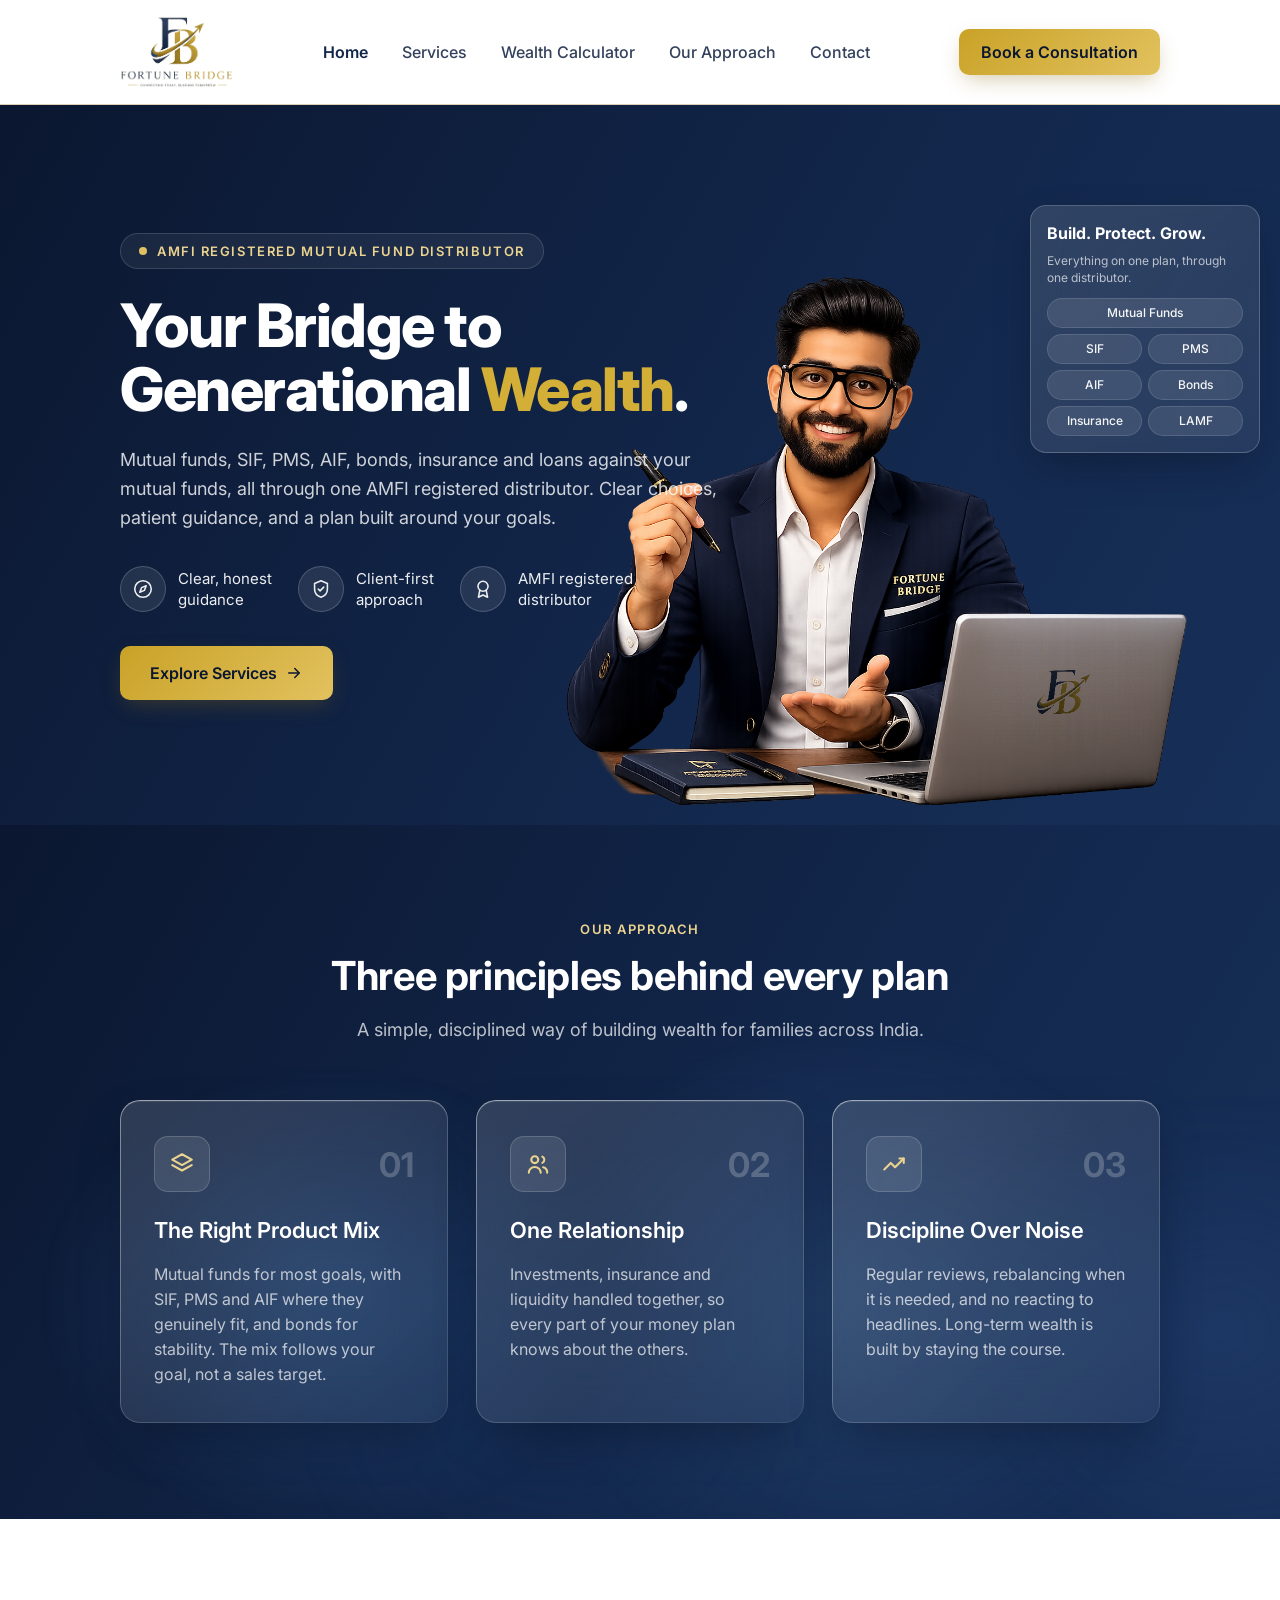
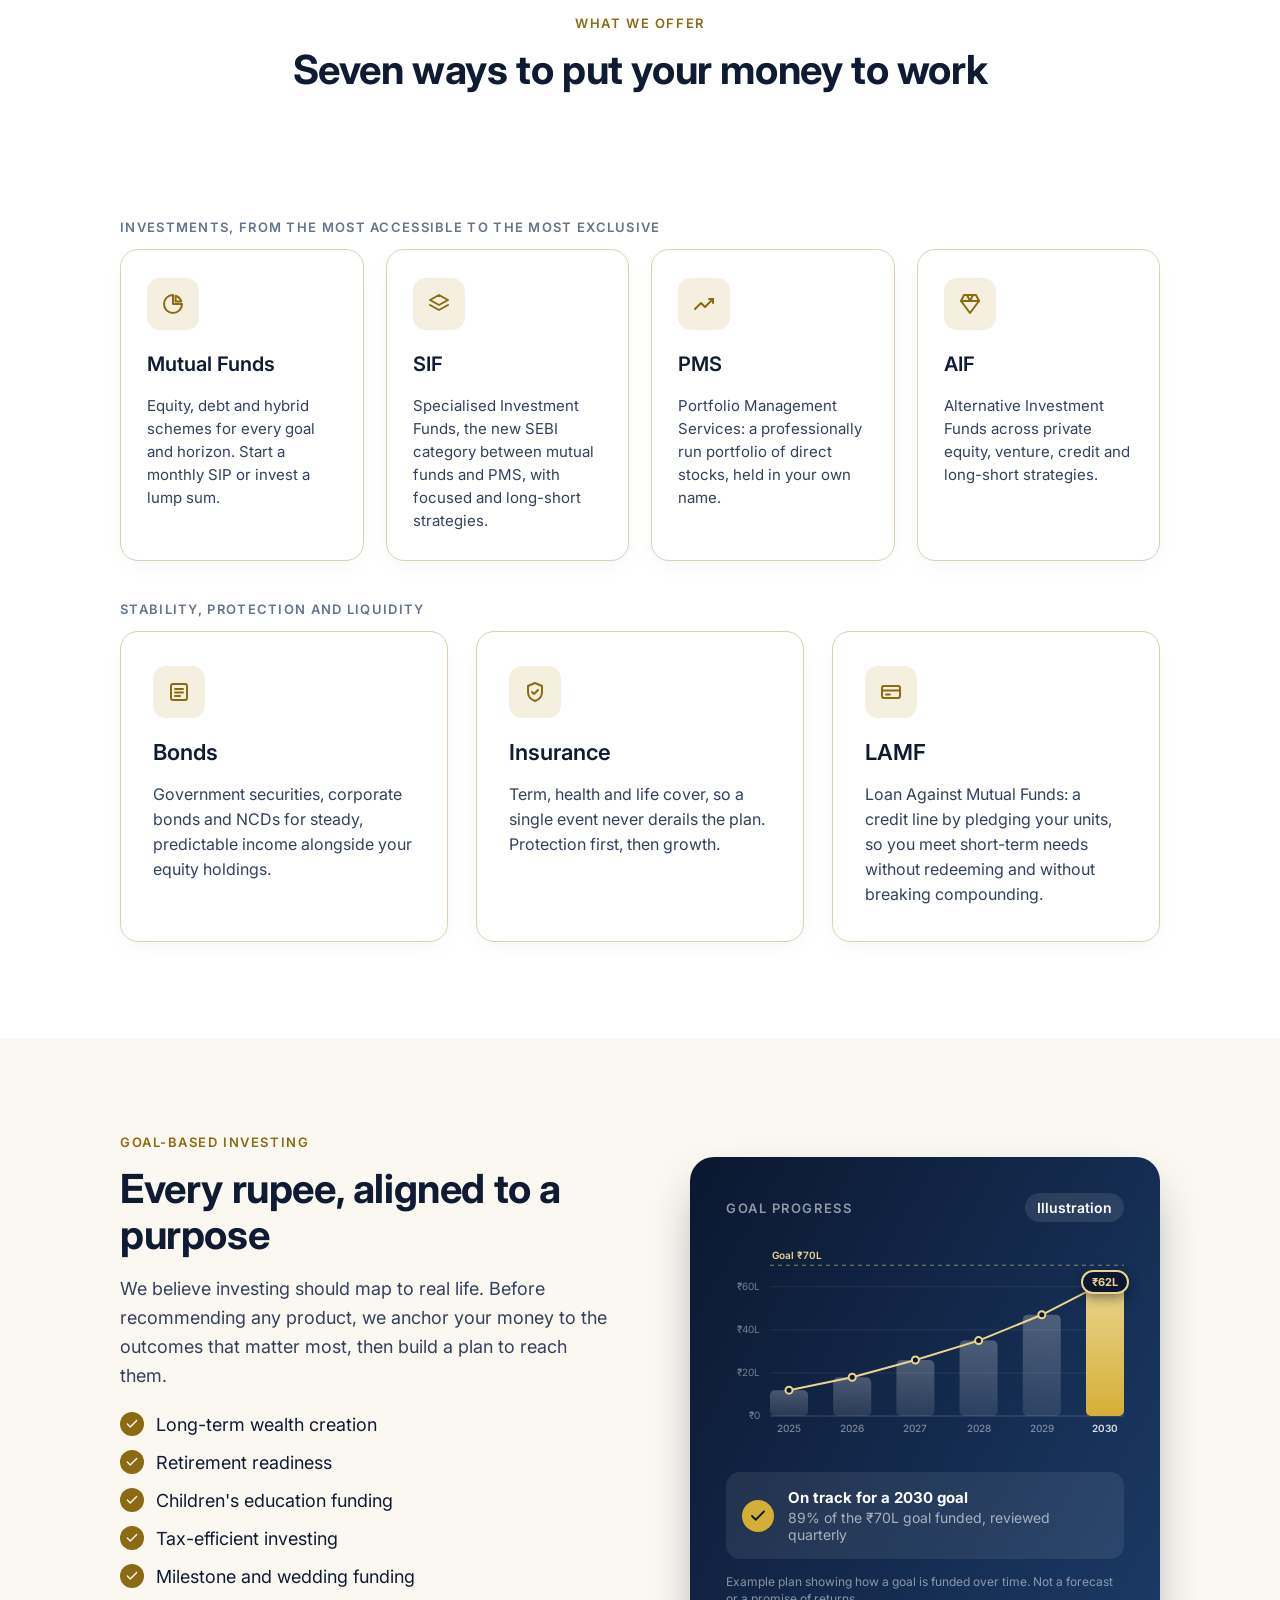
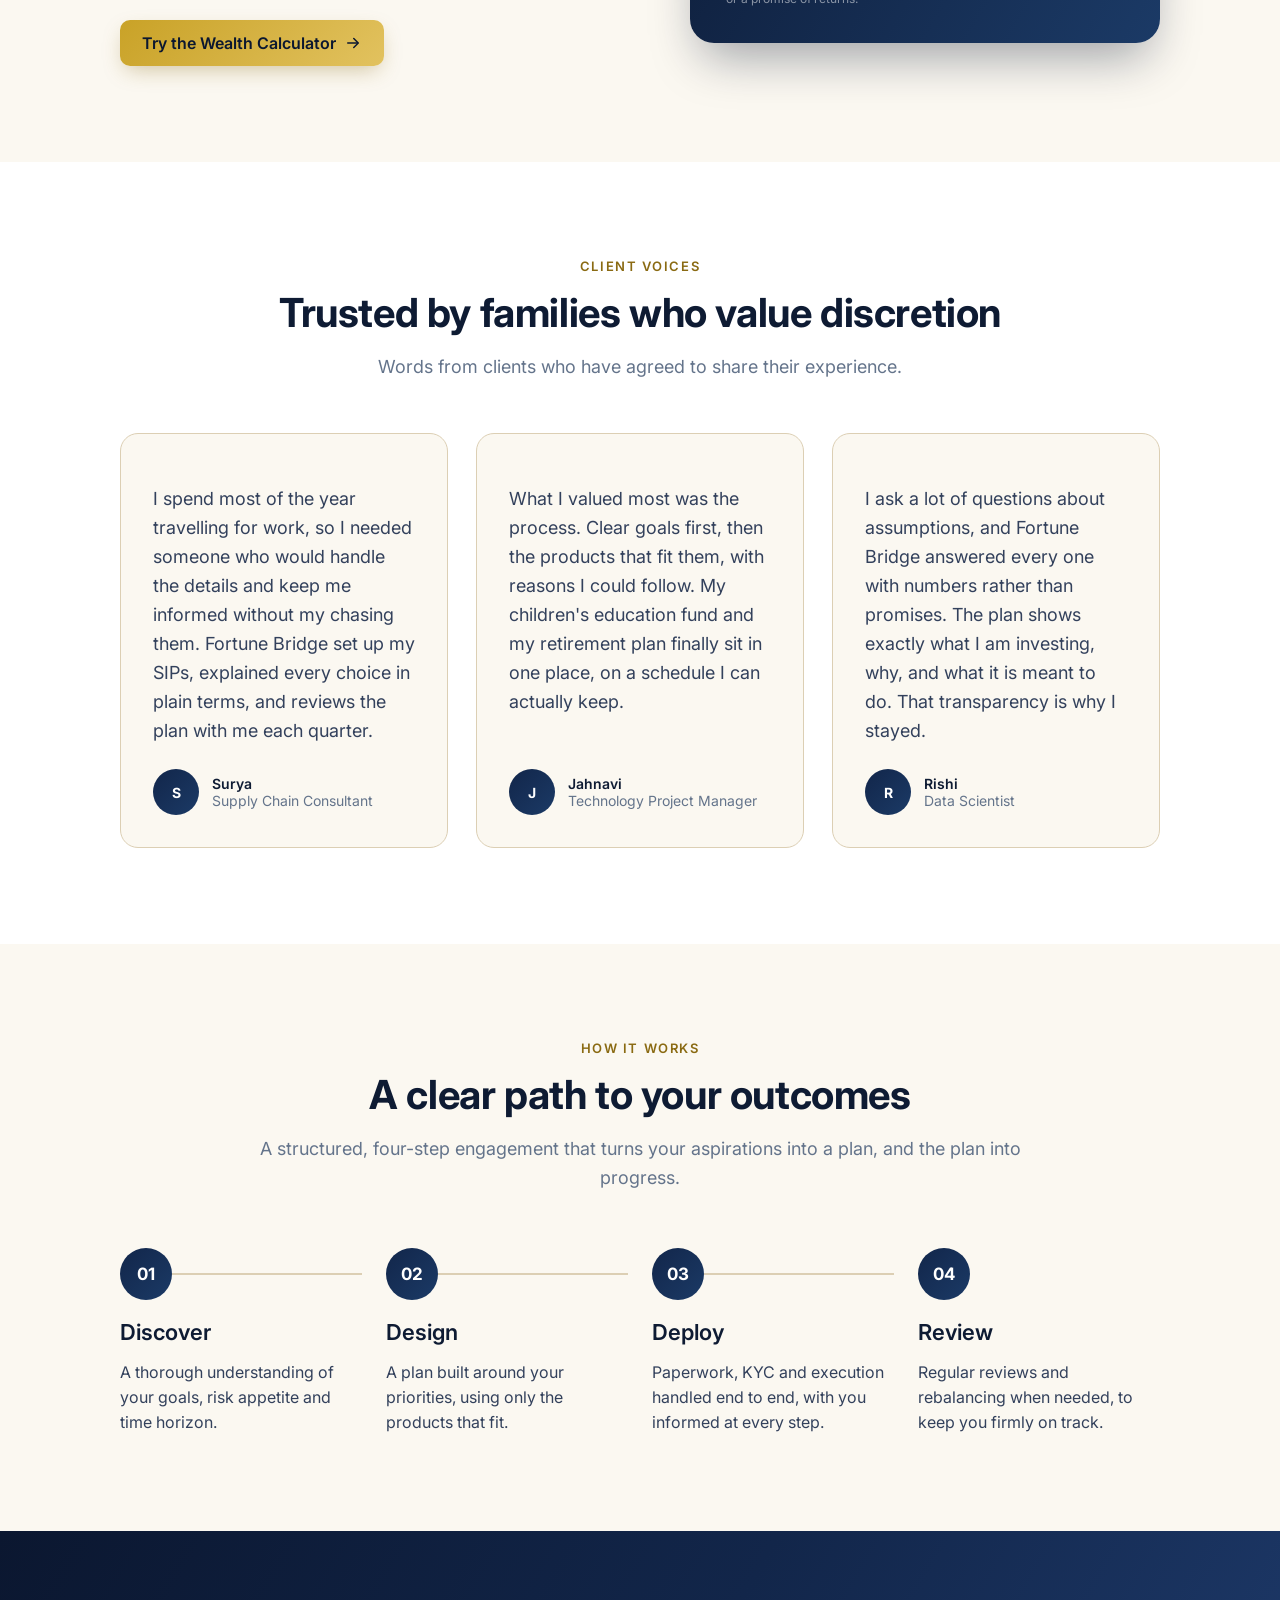
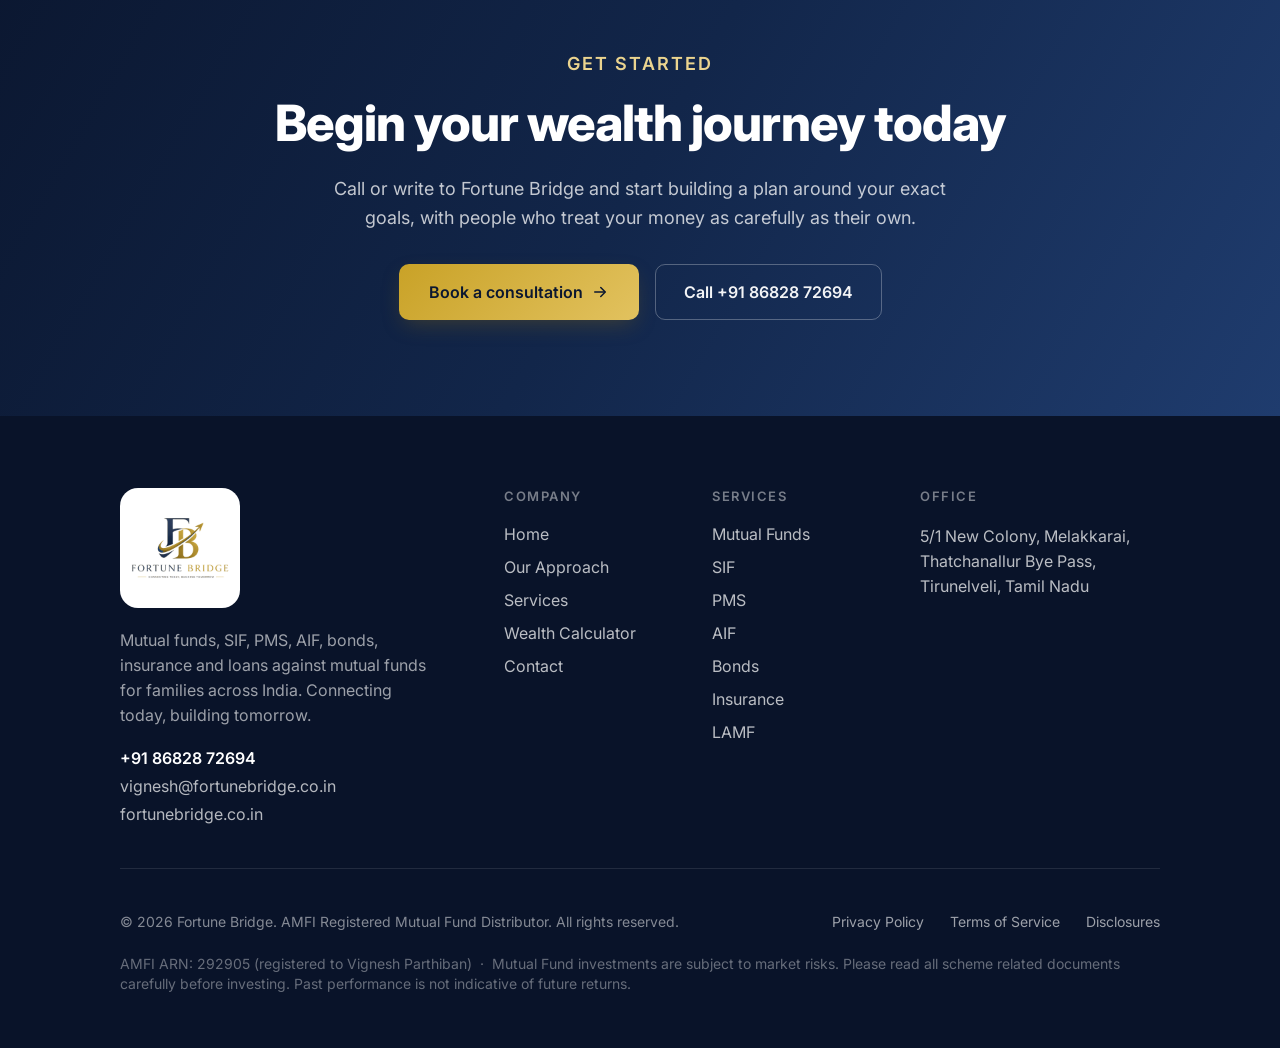
==== commit b4d57eb2: "Goal chart: anchor the value chip on the final data point, fix italic digits Co-Authored-By: Claude " ====
--- a/index.html
+++ b/index.html
@@ -8,7 +8,7 @@
 <link rel="preconnect" href="https://fonts.googleapis.com">
 <link rel="preconnect" href="https://fonts.gstatic.com" crossorigin>
 <link href="https://fonts.googleapis.com/css2?family=Inter:wght@400;500;600;700;800&display=swap" rel="stylesheet">
-<link rel="stylesheet" href="styles.css?v=7">
+<link rel="stylesheet" href="styles.css?v=8">
 </head>
 <body>
 
@@ -301,6 +301,6 @@
   </div>
 </footer>
 
-<script src="script.js?v=7"></script>
+<script src="script.js?v=8"></script>
 </body>
 </html>
--- a/styles.css
+++ b/styles.css
@@ -310,12 +310,20 @@
 .outlook-note { margin:14px 0 0; font-size:12px; line-height:17px; color:rgba(255,255,255,.5); }
 .trend-line { fill:none; stroke:var(--gold-300); stroke-width:2; stroke-linecap:round; stroke-linejoin:round; }
 .trend-dot { fill:var(--navy-900); stroke:var(--gold-300); stroke-width:2; }
-.value-chip { position:absolute; }
+.value-chip {
+  position:absolute; opacity:0;
+  transform:translate(-50%,-50%) scale(.6);
+  transition:opacity .3s ease, transform .35s cubic-bezier(.34,1.56,.64,1);
+}
+.value-chip.show { opacity:1; transform:translate(-50%,-50%) scale(1); }
 .value-chip span {
-  display:inline-block; padding:4px 9px; border-radius:100px;
-  background:var(--gold-500); color:var(--navy-900);
-  font-size:11px; font-weight:700; line-height:14px;
-}
+  display:inline-block; padding:3px 9px; border-radius:100px;
+  background:var(--navy-900); color:var(--gold-300);
+  border:2px solid var(--gold-300);
+  font-size:11px; font-weight:700; line-height:14px; white-space:nowrap;
+  box-shadow:0 4px 12px rgba(5,11,24,.45);
+}
+.value-chip i { font-style:normal; }
 .outlook-foot {
   display:flex; align-items:center; gap:14px; margin-top:24px;
   background:rgba(255,255,255,.08); border-radius:14px; padding:16px;
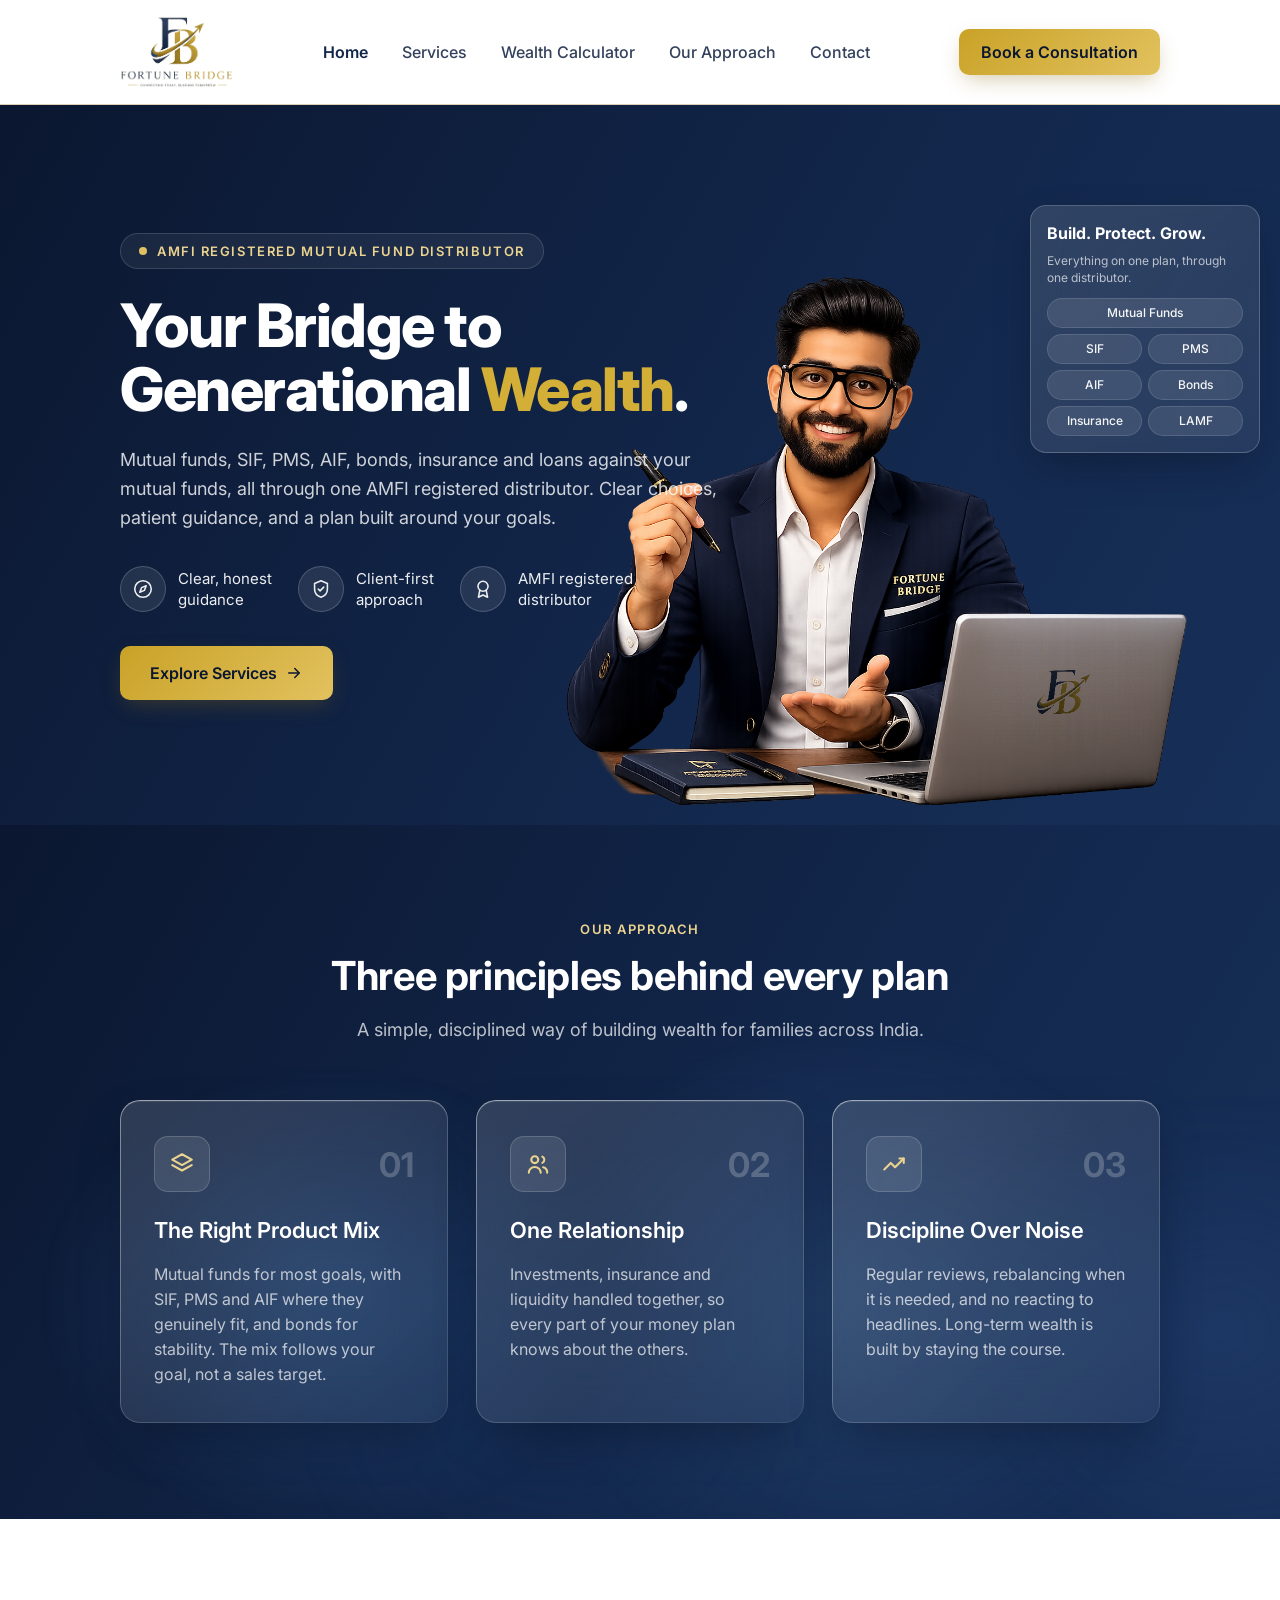
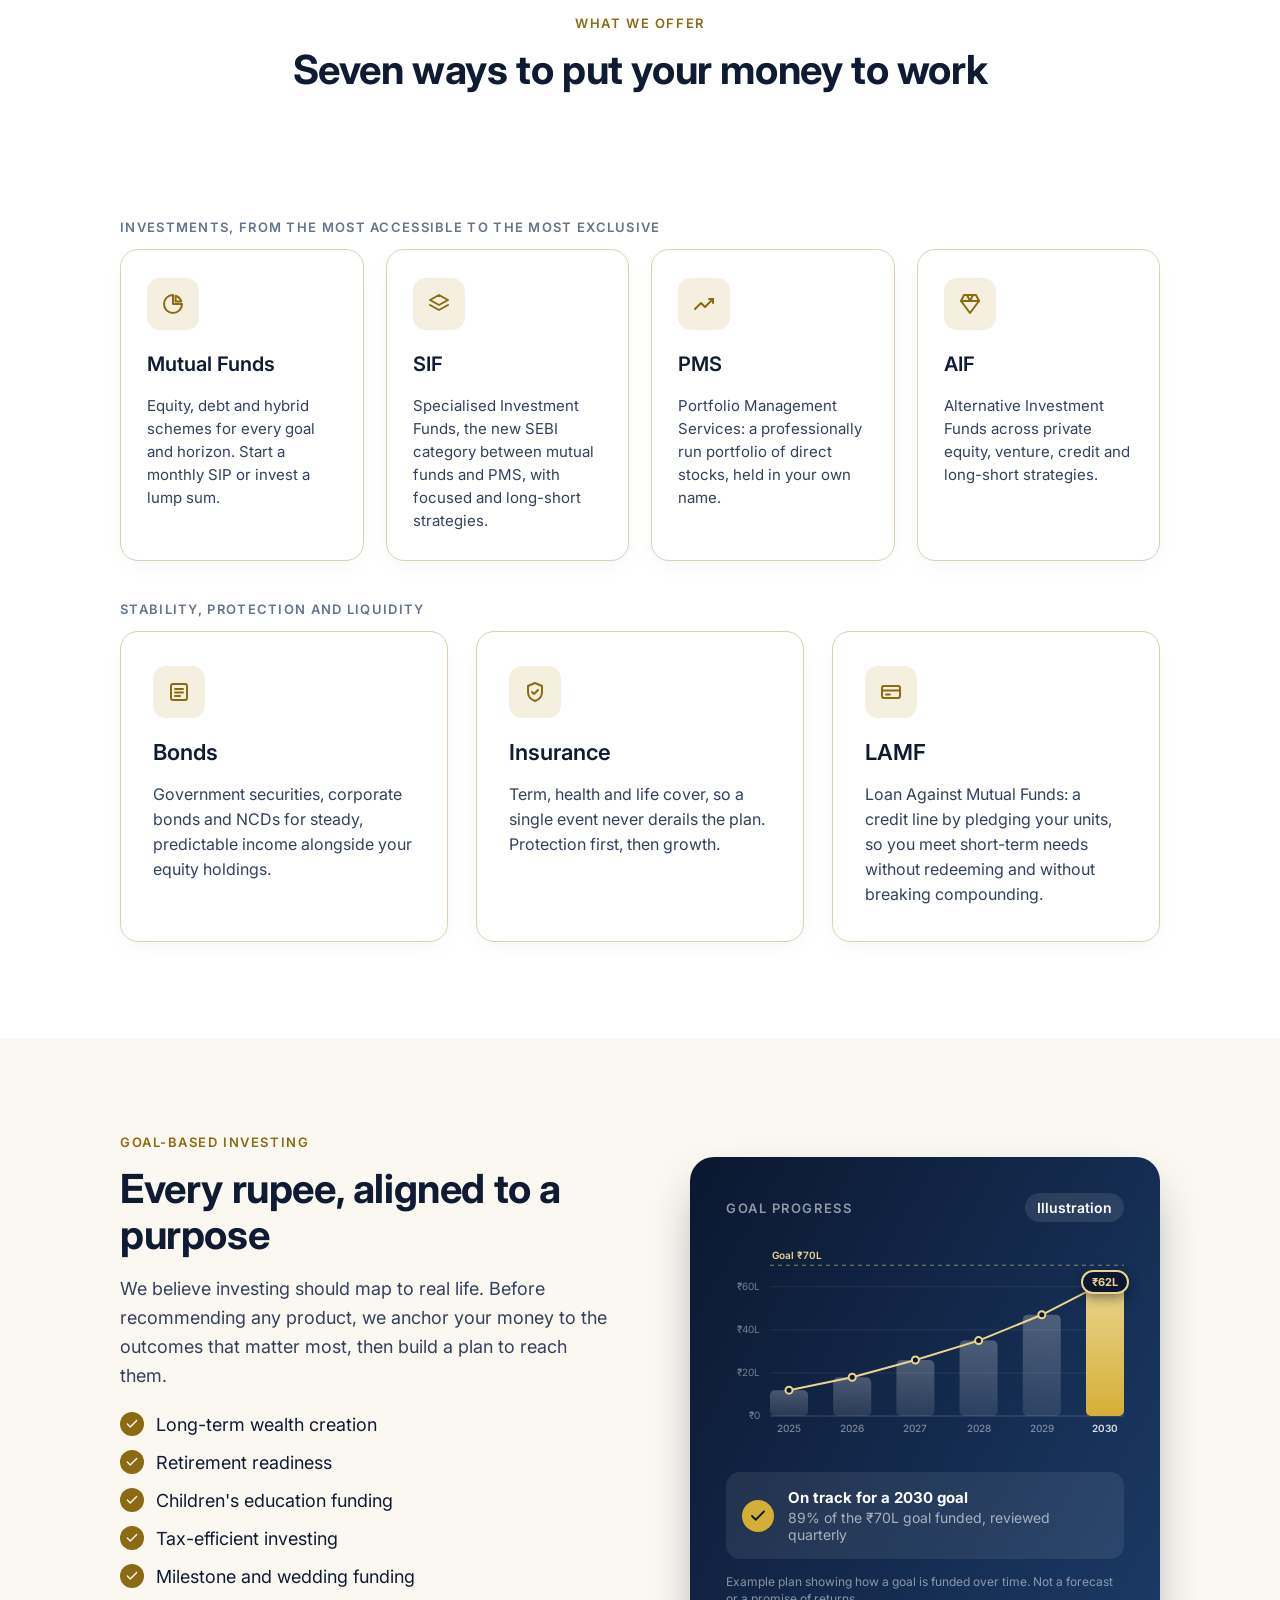
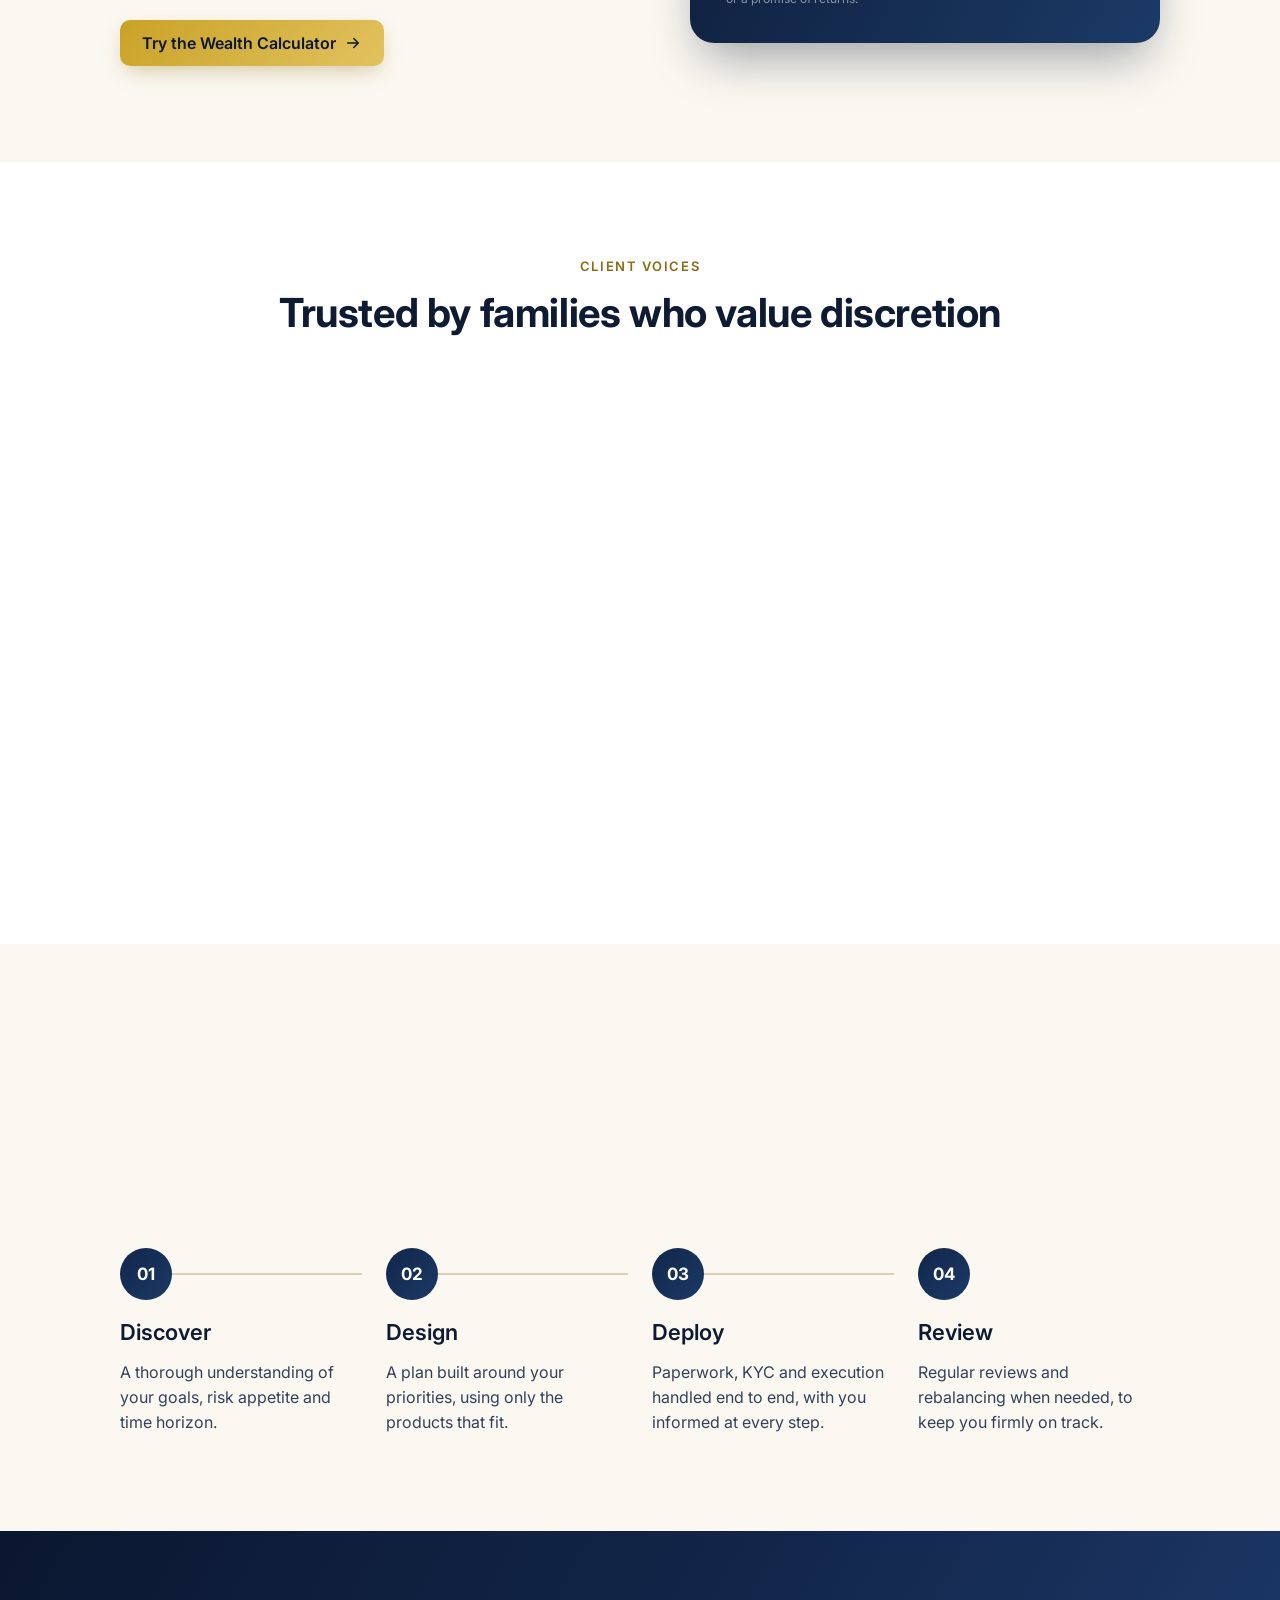
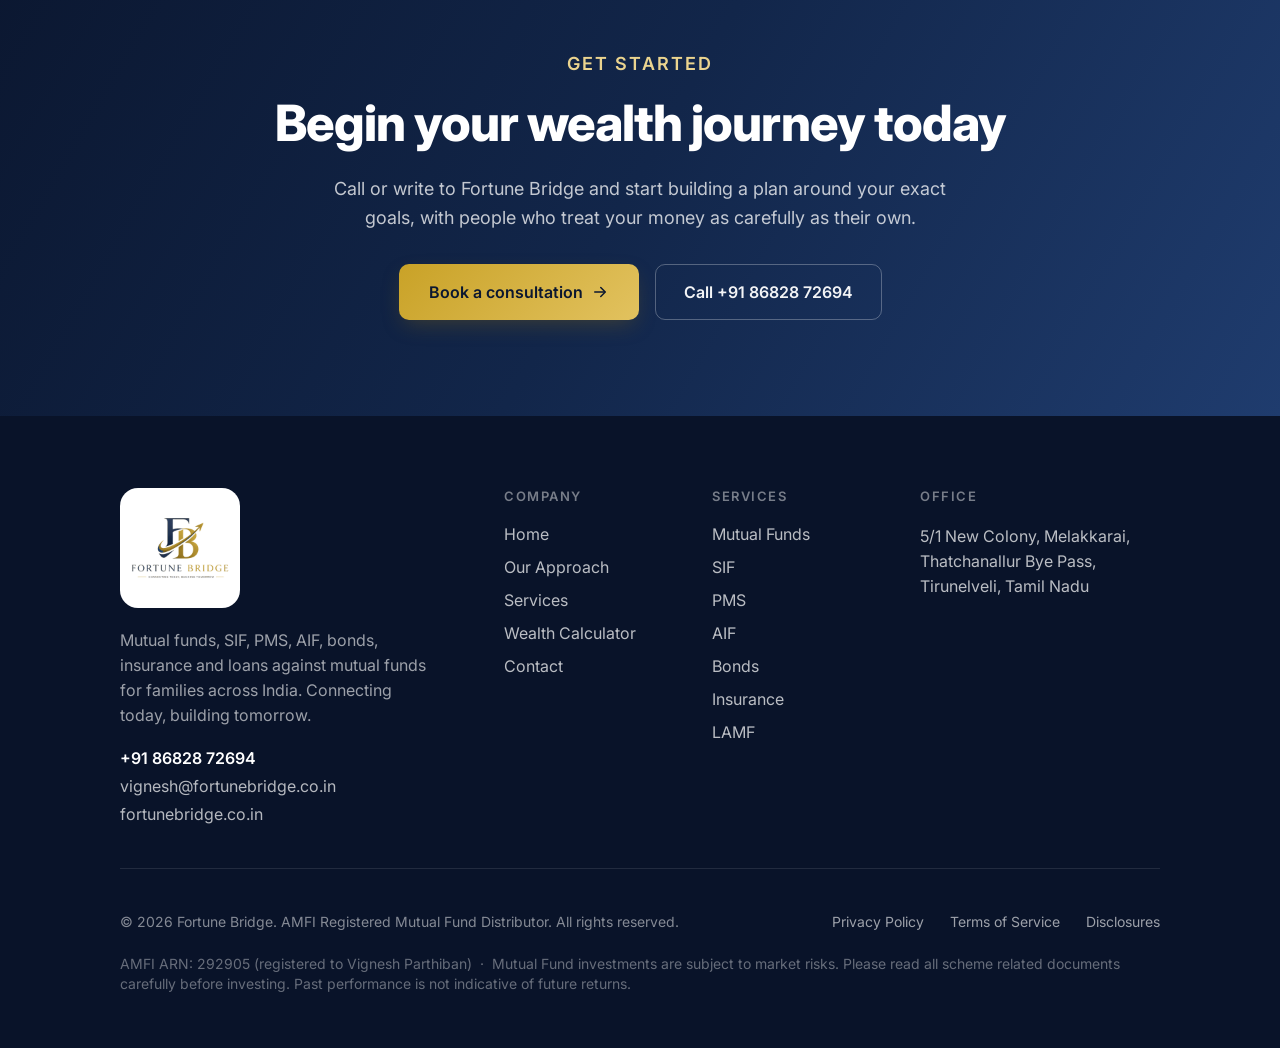
==== commit 6d6062d2: "Footer: unlink Privacy, Terms and Disclosures until the pages exist Co-Authored-By: Claude Fable 5.1" ====
--- a/index.html
+++ b/index.html
@@ -8,7 +8,7 @@
 <link rel="preconnect" href="https://fonts.googleapis.com">
 <link rel="preconnect" href="https://fonts.gstatic.com" crossorigin>
 <link href="https://fonts.googleapis.com/css2?family=Inter:wght@400;500;600;700;800&display=swap" rel="stylesheet">
-<link rel="stylesheet" href="styles.css?v=8">
+<link rel="stylesheet" href="styles.css?v=9">
 </head>
 <body>
 
@@ -295,12 +295,12 @@
     <div class="footer-rule"></div>
     <div class="footer-bar">
       <span class="copy">© 2026 Fortune Bridge. AMFI Registered Mutual Fund Distributor. All rights reserved.</span>
-      <div class="links"><a href="#">Privacy Policy</a><a href="#">Terms of Service</a><a href="#">Disclosures</a></div>
+      <div class="links"><span>Privacy Policy</span><span>Terms of Service</span><span>Disclosures</span></div>
     </div>
     <p class="footer-legal">AMFI ARN: 292905 (registered to Vignesh Parthiban)&nbsp;&nbsp;·&nbsp;&nbsp;Mutual Fund investments are subject to market risks. Please read all scheme related documents carefully before investing. Past performance is not indicative of future returns.</p>
   </div>
 </footer>
 
-<script src="script.js?v=8"></script>
+<script src="script.js?v=9"></script>
 </body>
 </html>
--- a/styles.css
+++ b/styles.css
@@ -458,7 +458,7 @@
 .footer-bar { display:flex; justify-content:space-between; align-items:center; }
 .footer-bar .copy { font-size:14px; color:rgba(255,255,255,.5); }
 .footer-bar .links { display:flex; gap:26px; }
-.footer-bar .links a { font-size:14px; color:rgba(255,255,255,.6); }
+.footer-bar .links a, .footer-bar .links span { font-size:14px; color:rgba(255,255,255,.6); }
 .footer-bar .links a:hover { color:var(--gold-300); }
 .footer-legal { margin-top:24px; font-size:14px; line-height:20px; color:rgba(255,255,255,.38); }
 
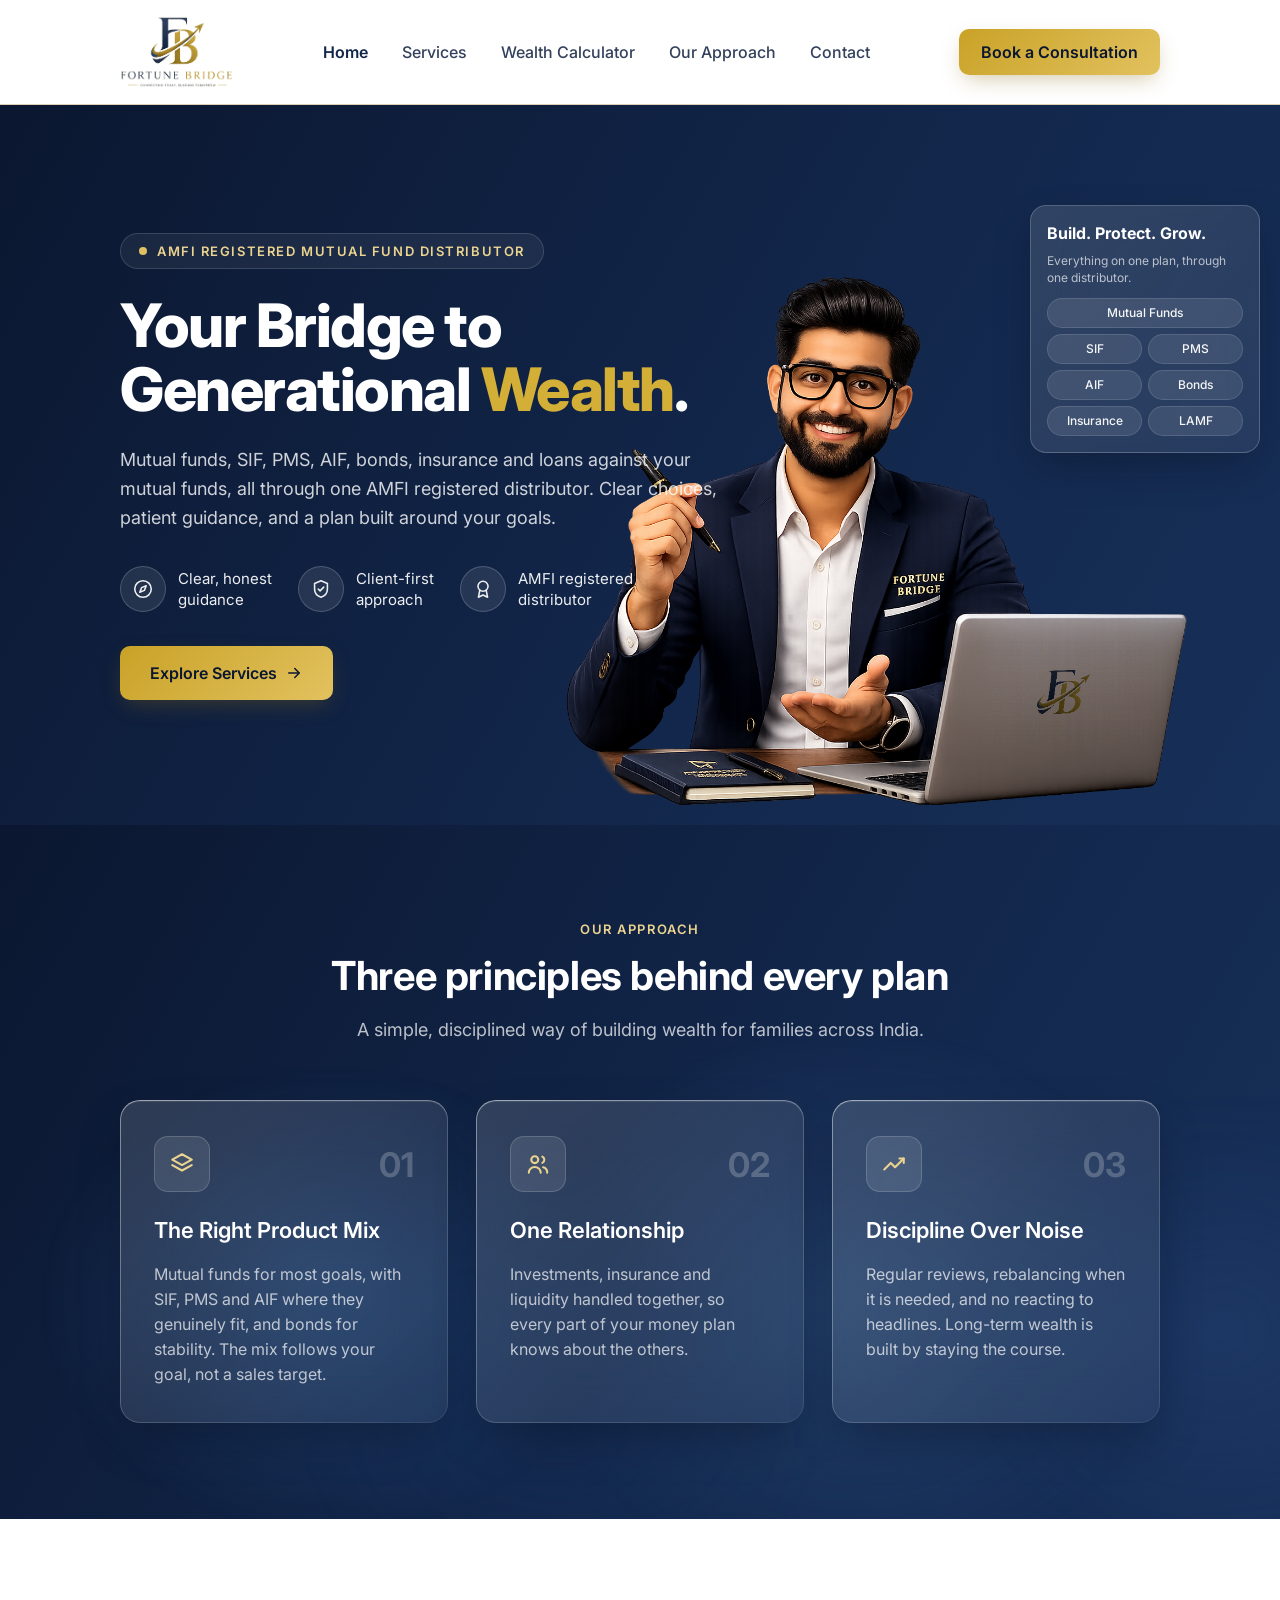
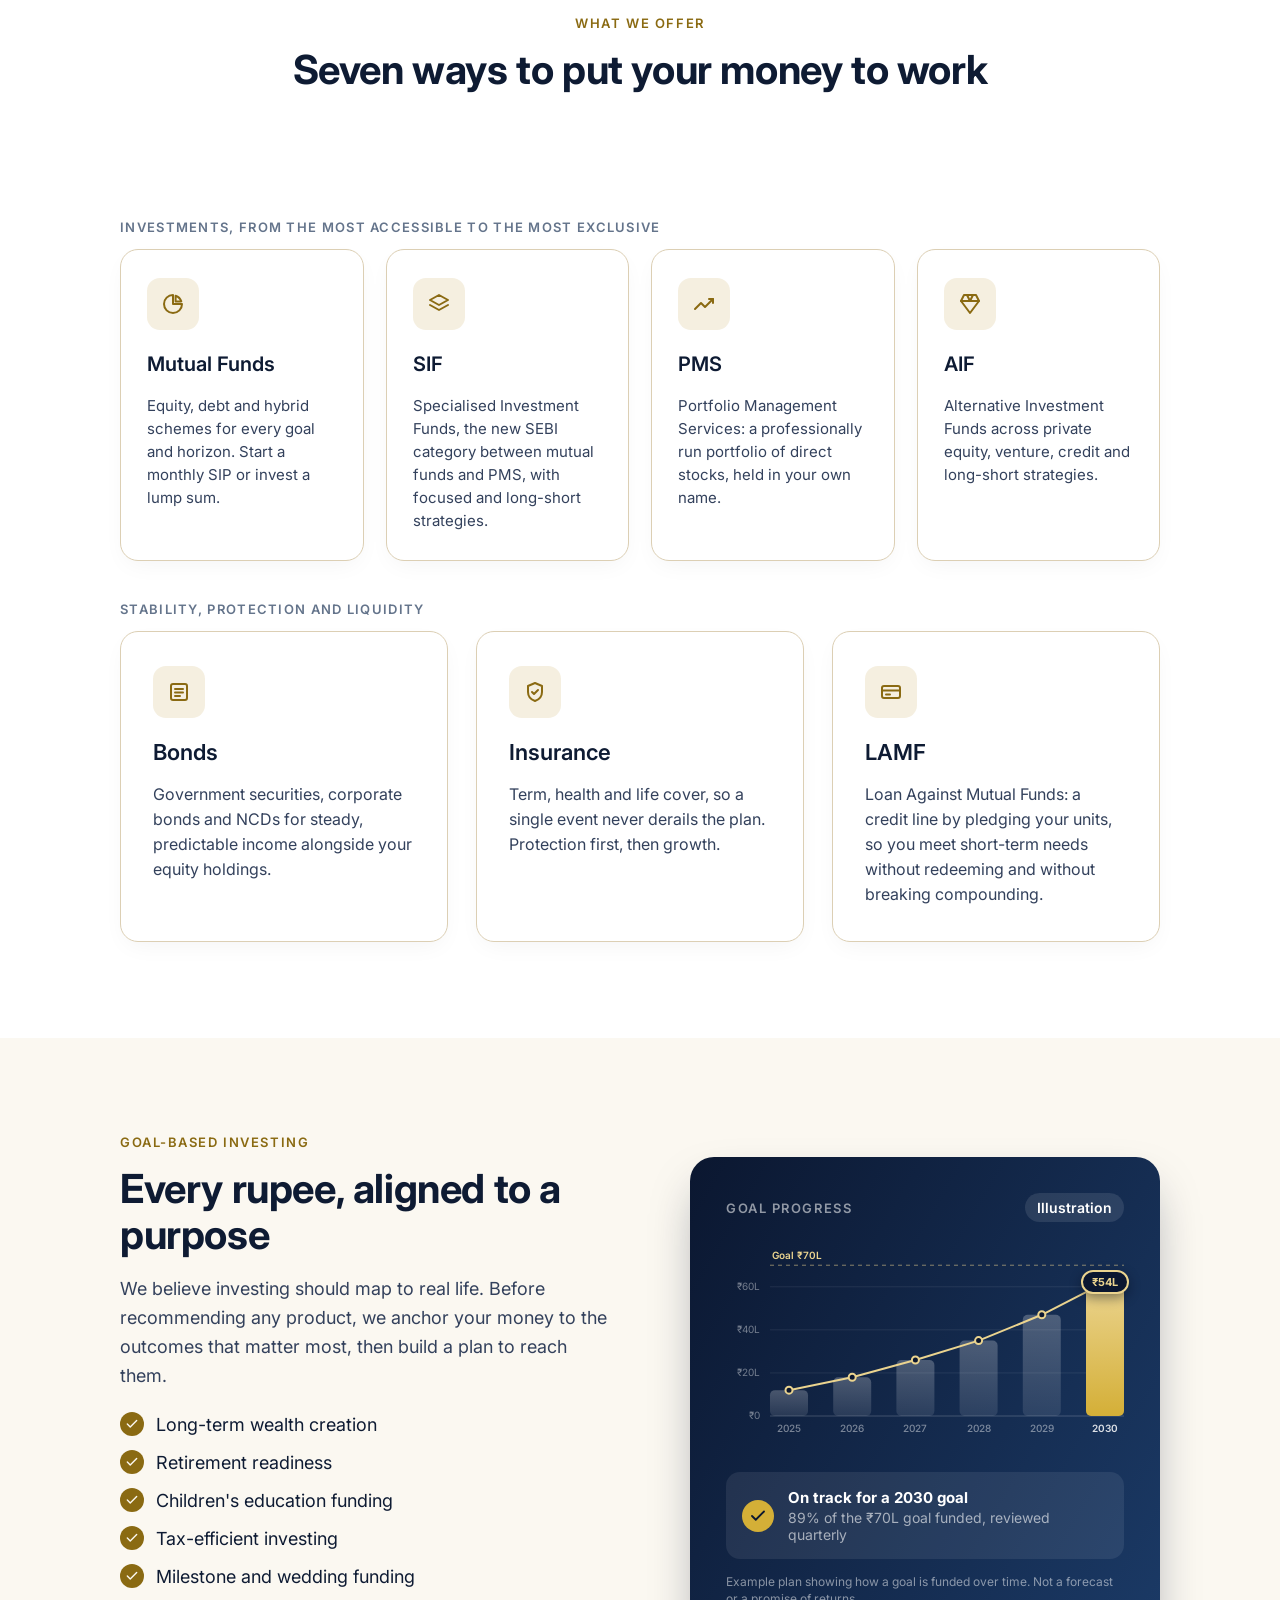
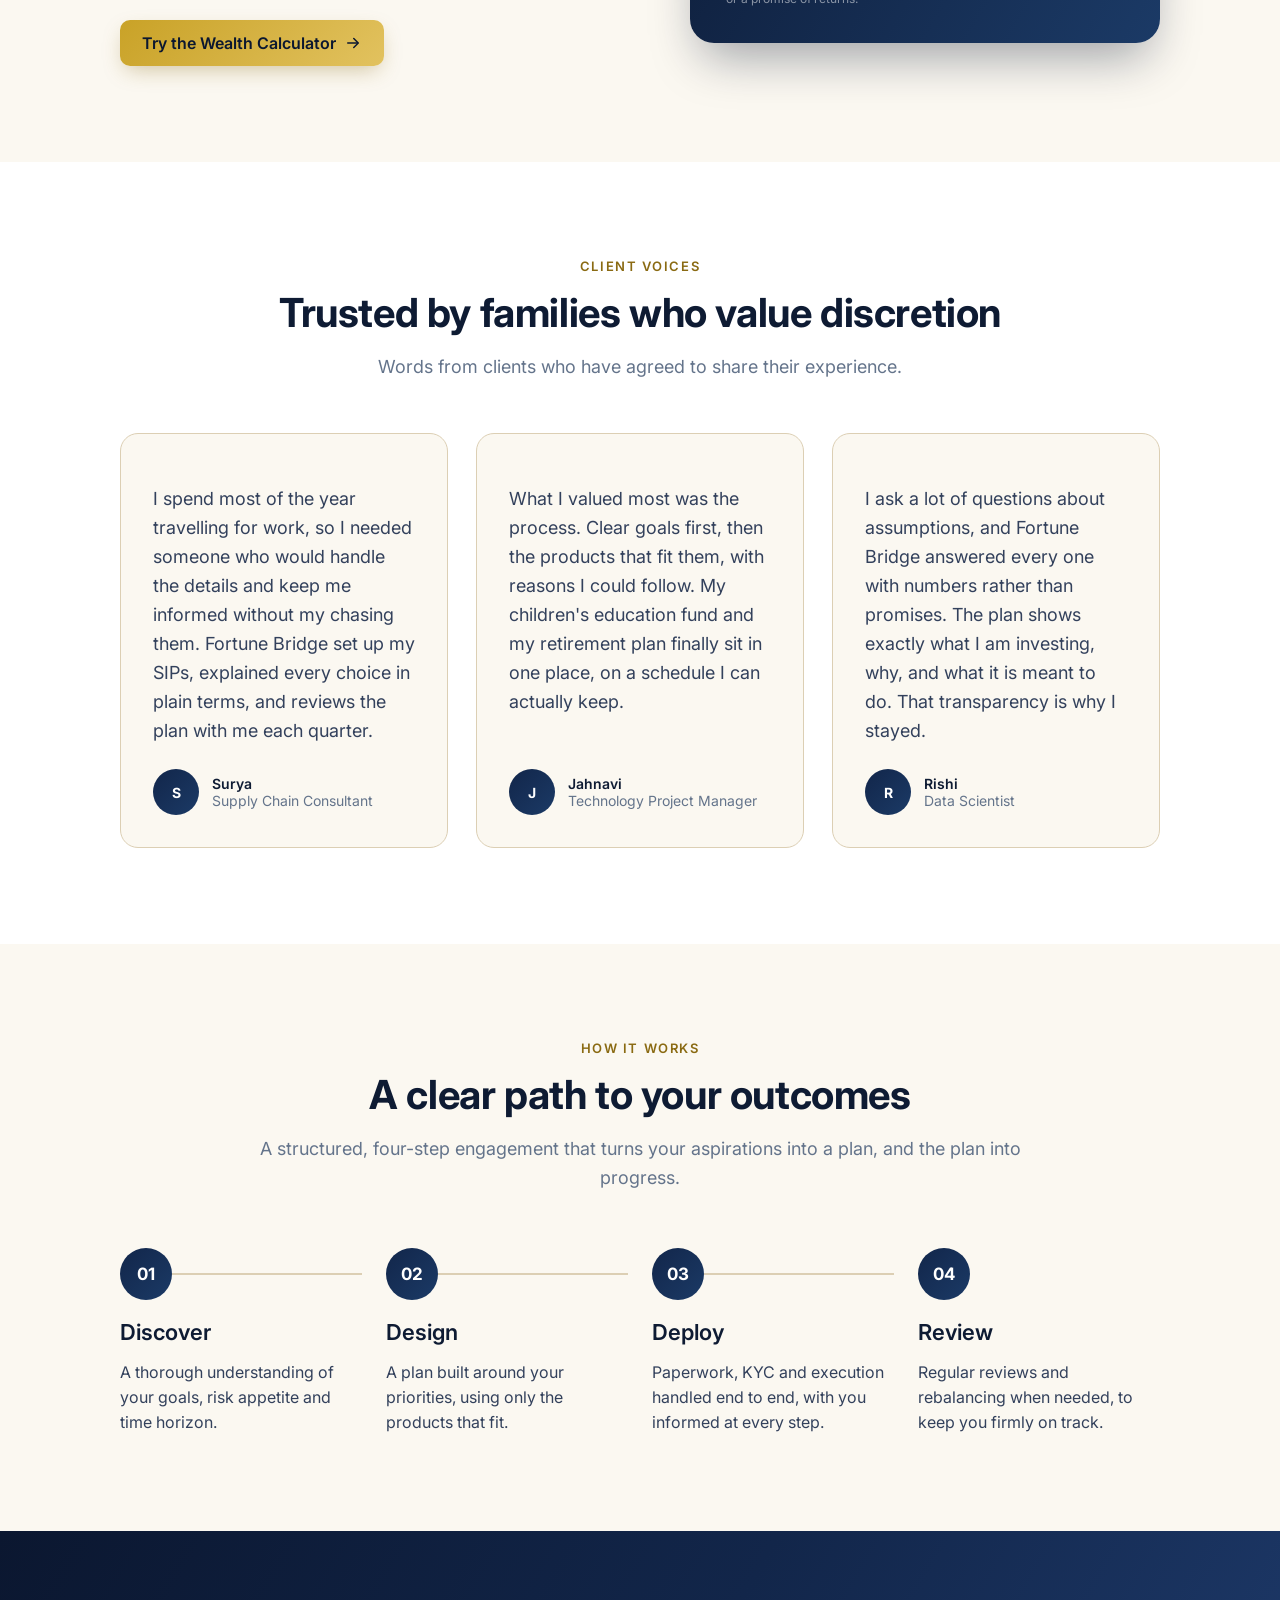
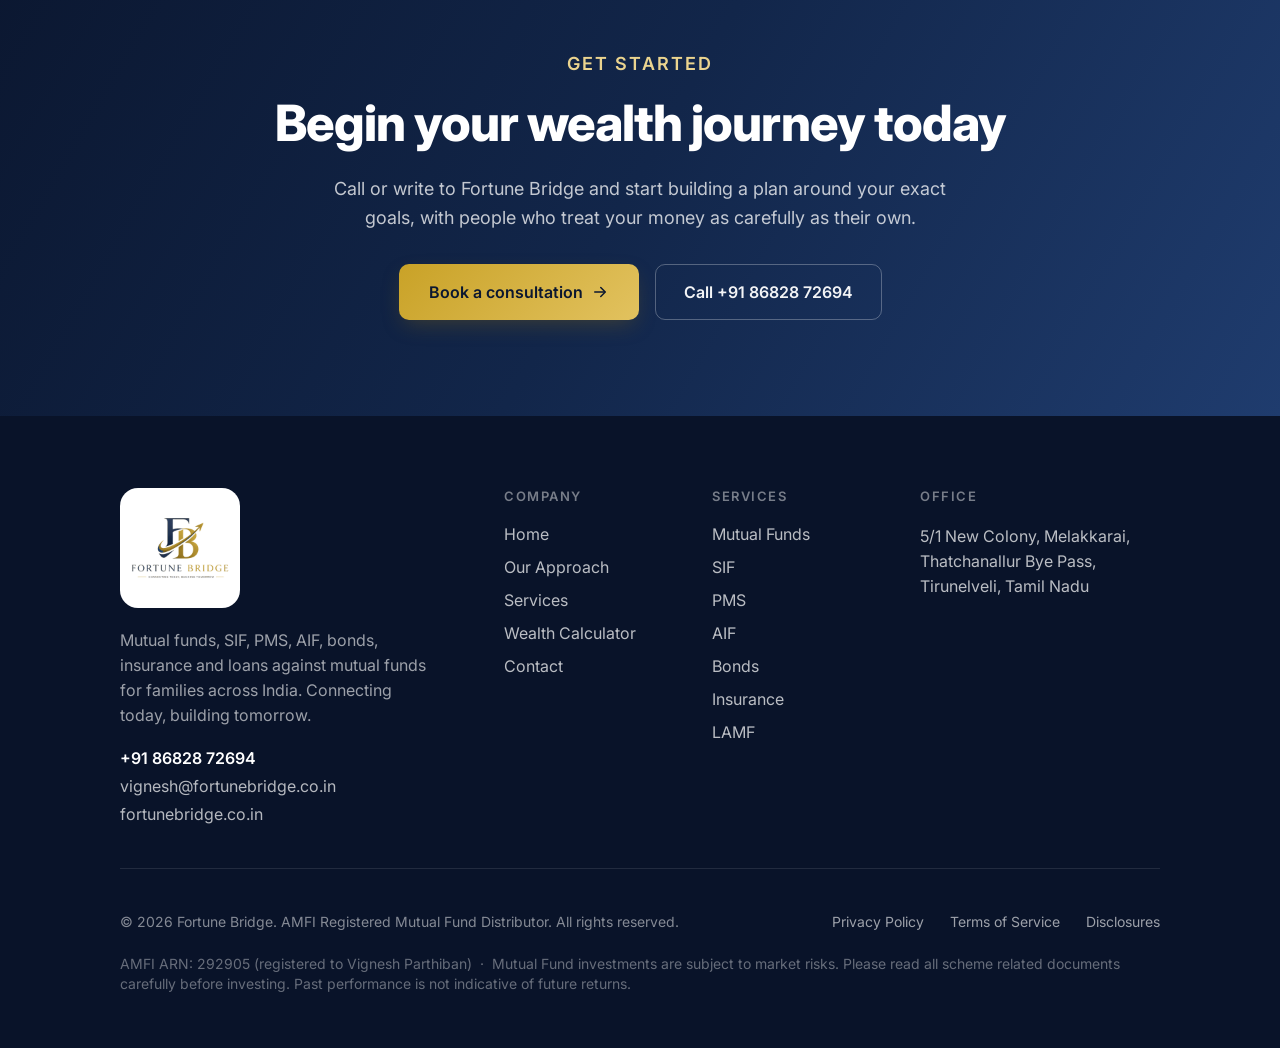
==== commit 0b1ed553: "Consultation form: phone or email is enough, with inline validation message Co-Authored-By: Claude F" ====
--- a/index.html
+++ b/index.html
@@ -8,7 +8,7 @@
 <link rel="preconnect" href="https://fonts.googleapis.com">
 <link rel="preconnect" href="https://fonts.gstatic.com" crossorigin>
 <link href="https://fonts.googleapis.com/css2?family=Inter:wght@400;500;600;700;800&display=swap" rel="stylesheet">
-<link rel="stylesheet" href="styles.css?v=9">
+<link rel="stylesheet" href="styles.css?v=10">
 </head>
 <body>
 
@@ -301,6 +301,6 @@
   </div>
 </footer>
 
-<script src="script.js?v=9"></script>
+<script src="script.js?v=10"></script>
 </body>
 </html>
--- a/styles.css
+++ b/styles.css
@@ -531,6 +531,7 @@
 .book-sub { margin:6px 0 20px; font-size:15px; color:var(--ink-500); }
 .book-form label { display:block; margin-top:14px; font-size:13px; font-weight:600; color:var(--ink-700); }
 .book-form label .opt { font-weight:500; color:var(--ink-500); }
+.book-hint { margin:6px 0 0; font-size:12.5px; line-height:18px; color:var(--ink-500); }
 .book-form input:not([type=checkbox]), .book-form select, .book-form textarea {
   display:block; width:100%; margin-top:6px; padding:11px 13px; font:inherit; font-size:15px;
   color:var(--ink-900); background:var(--ivory-50); border:1px solid var(--line-200); border-radius:10px;
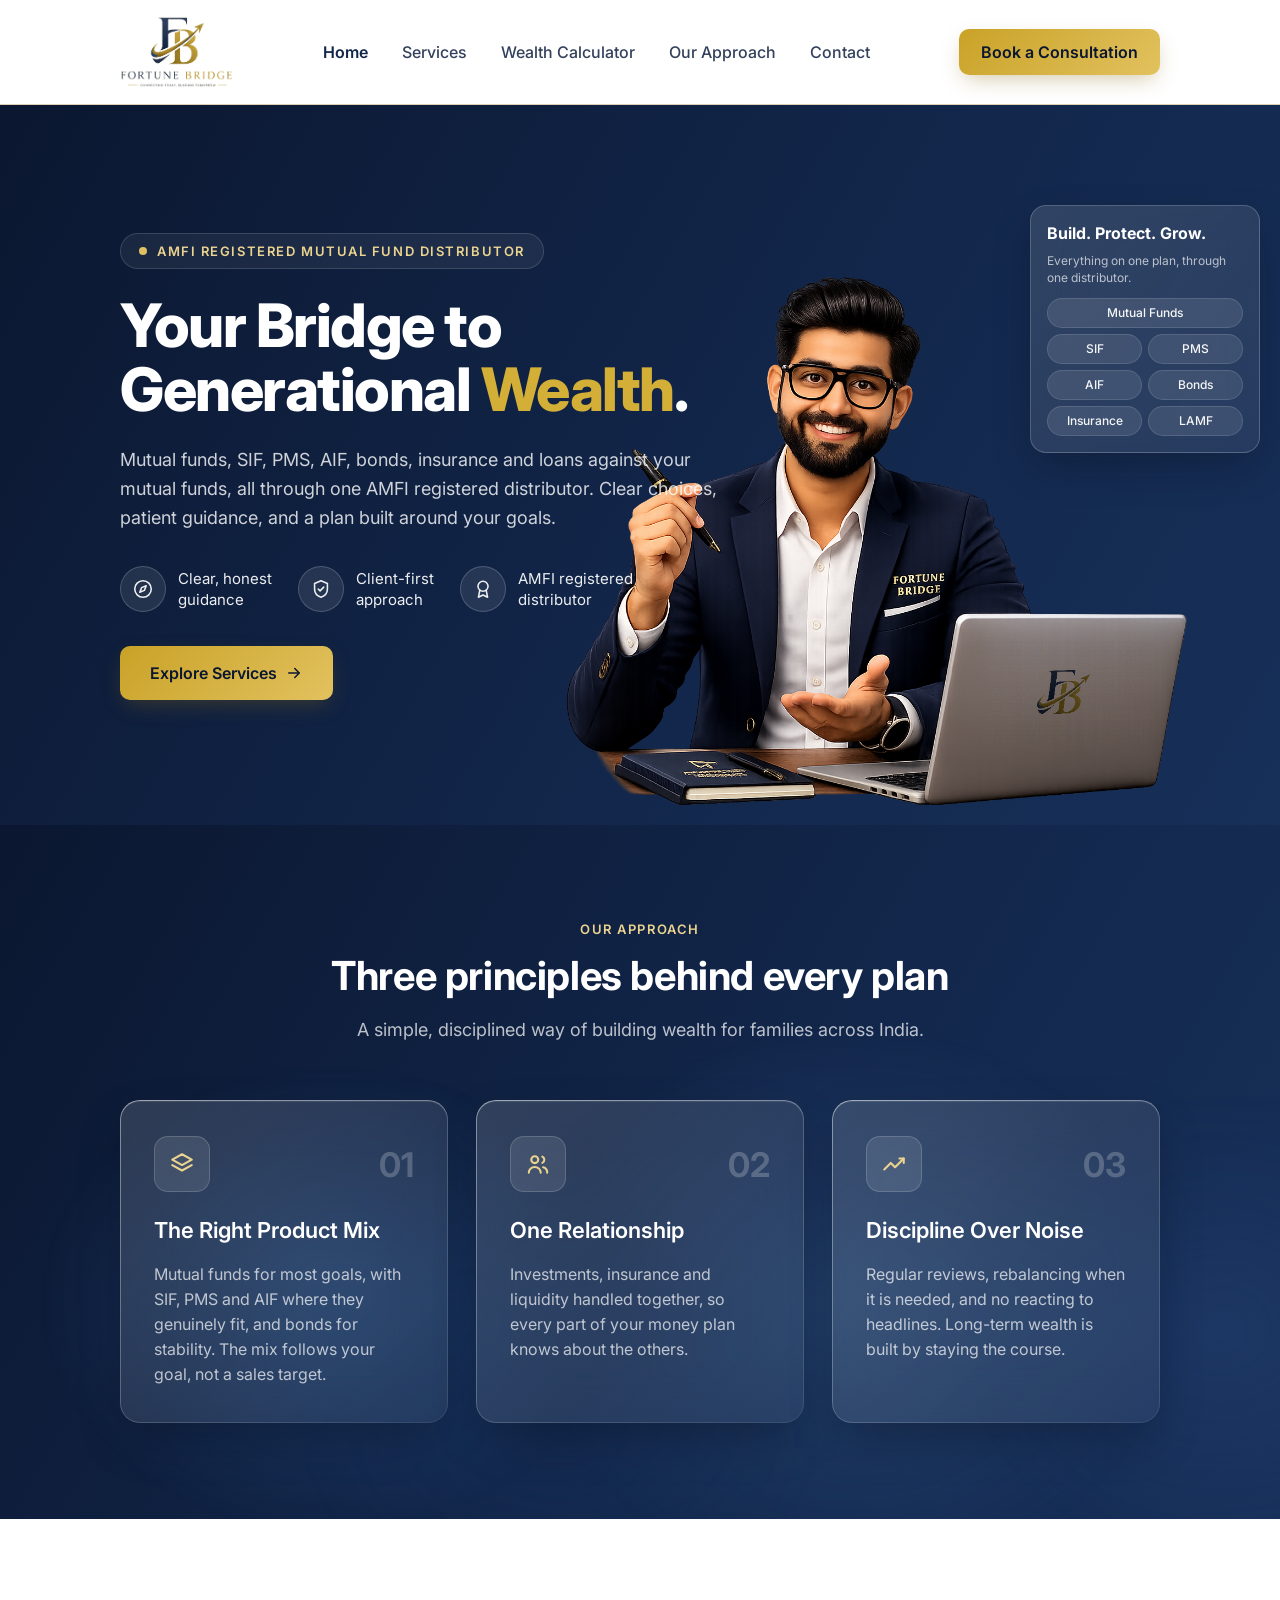
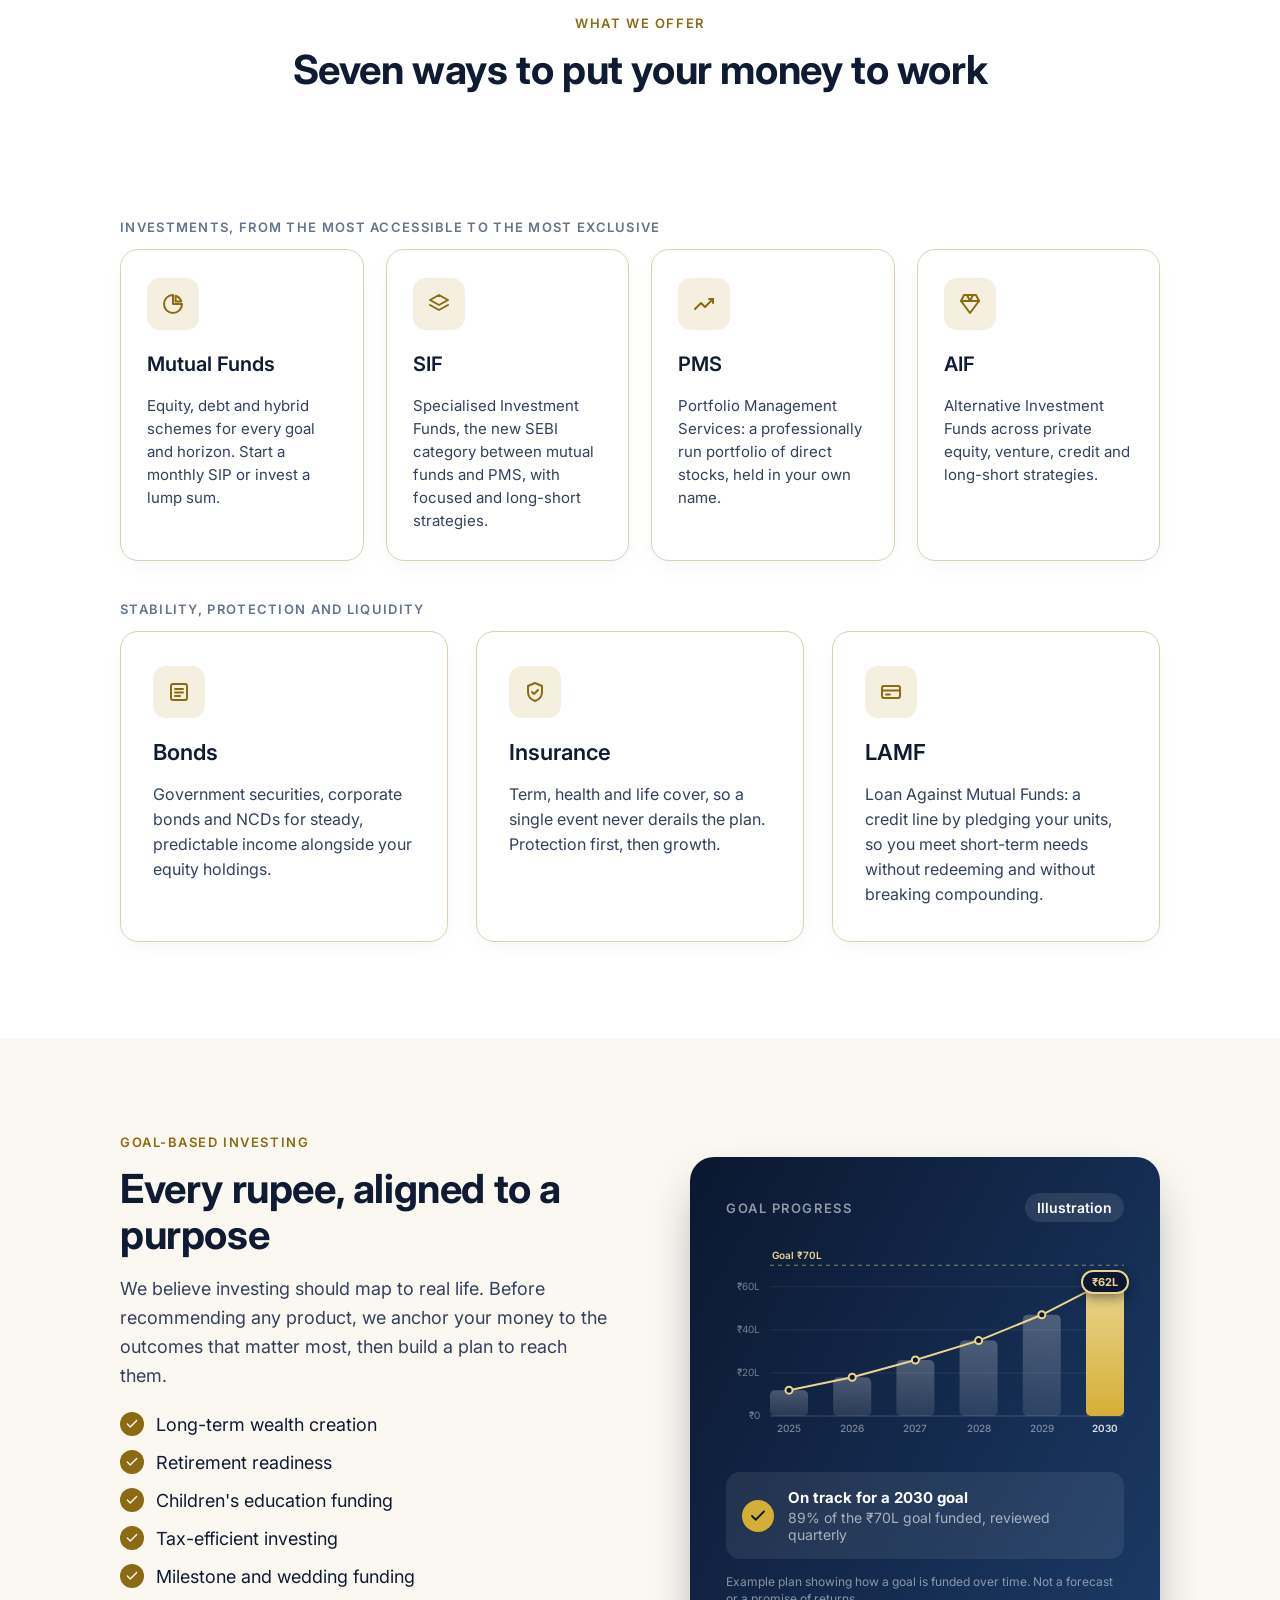
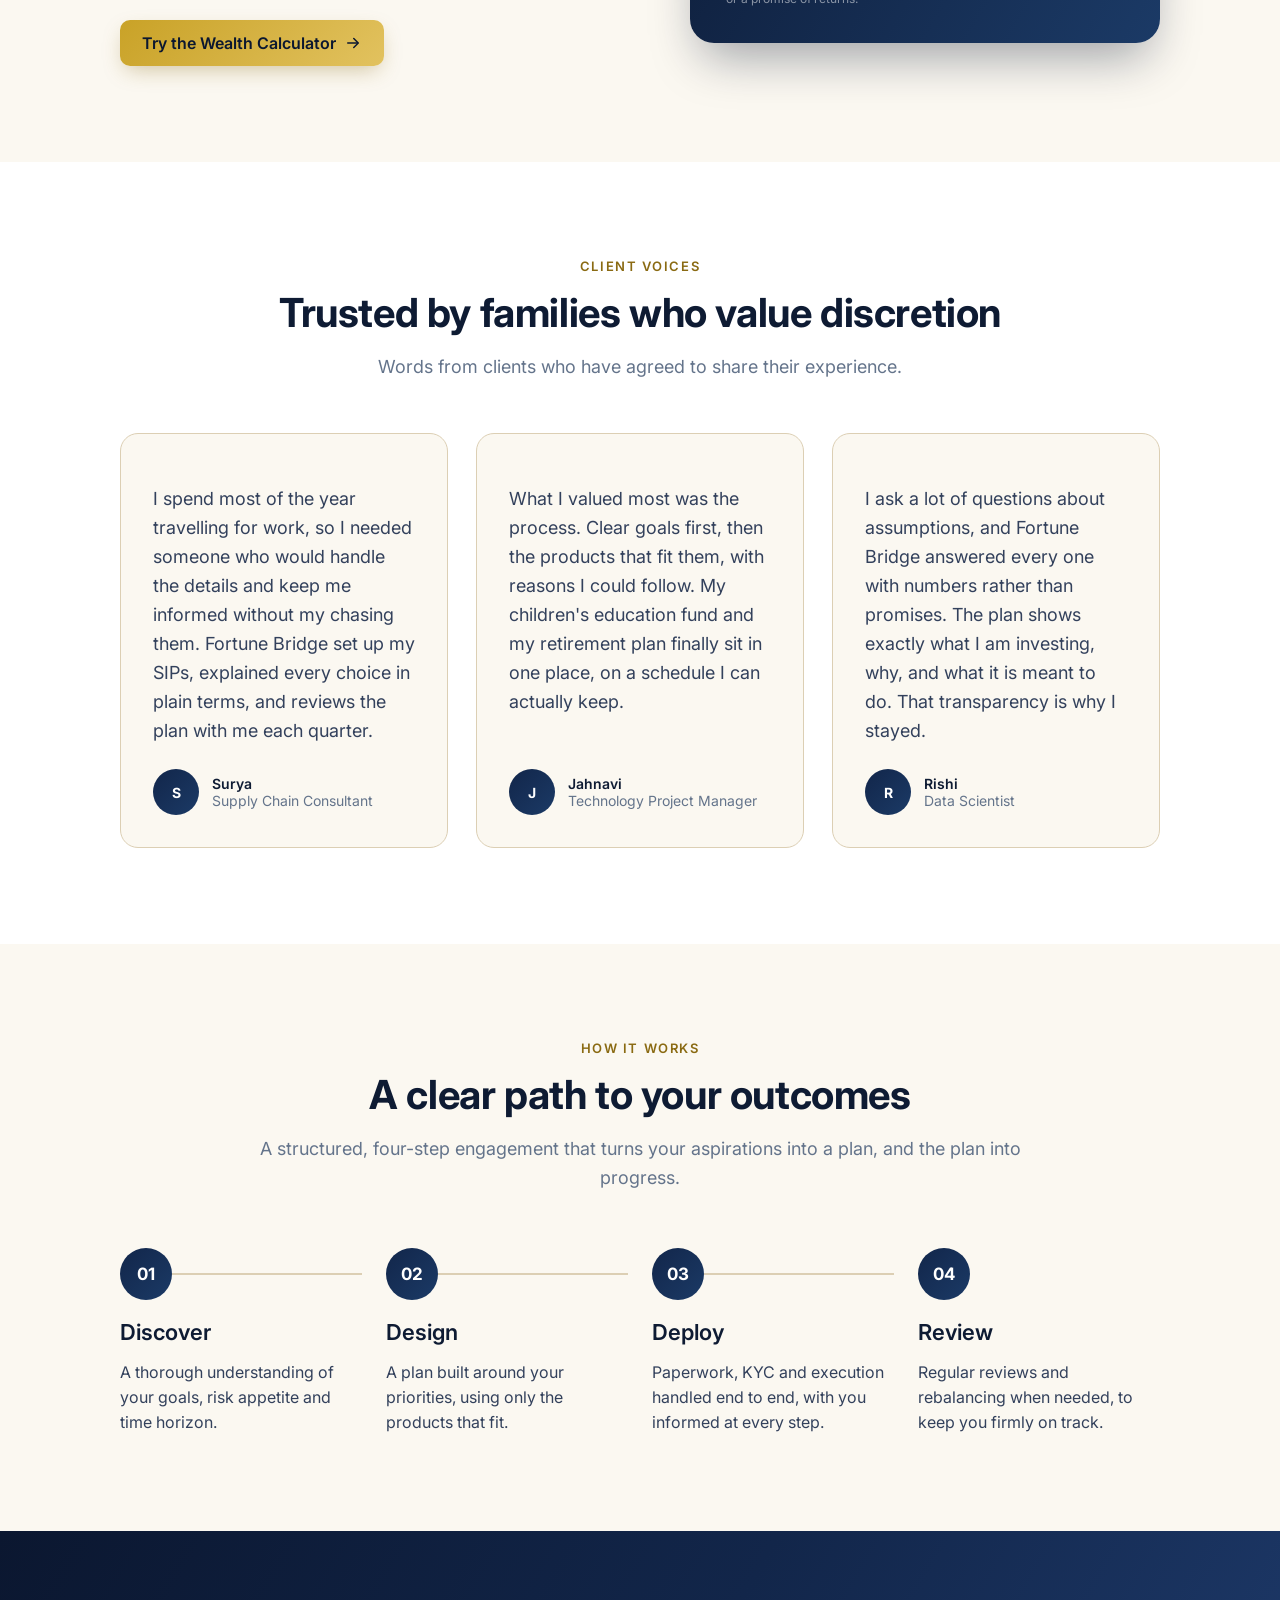
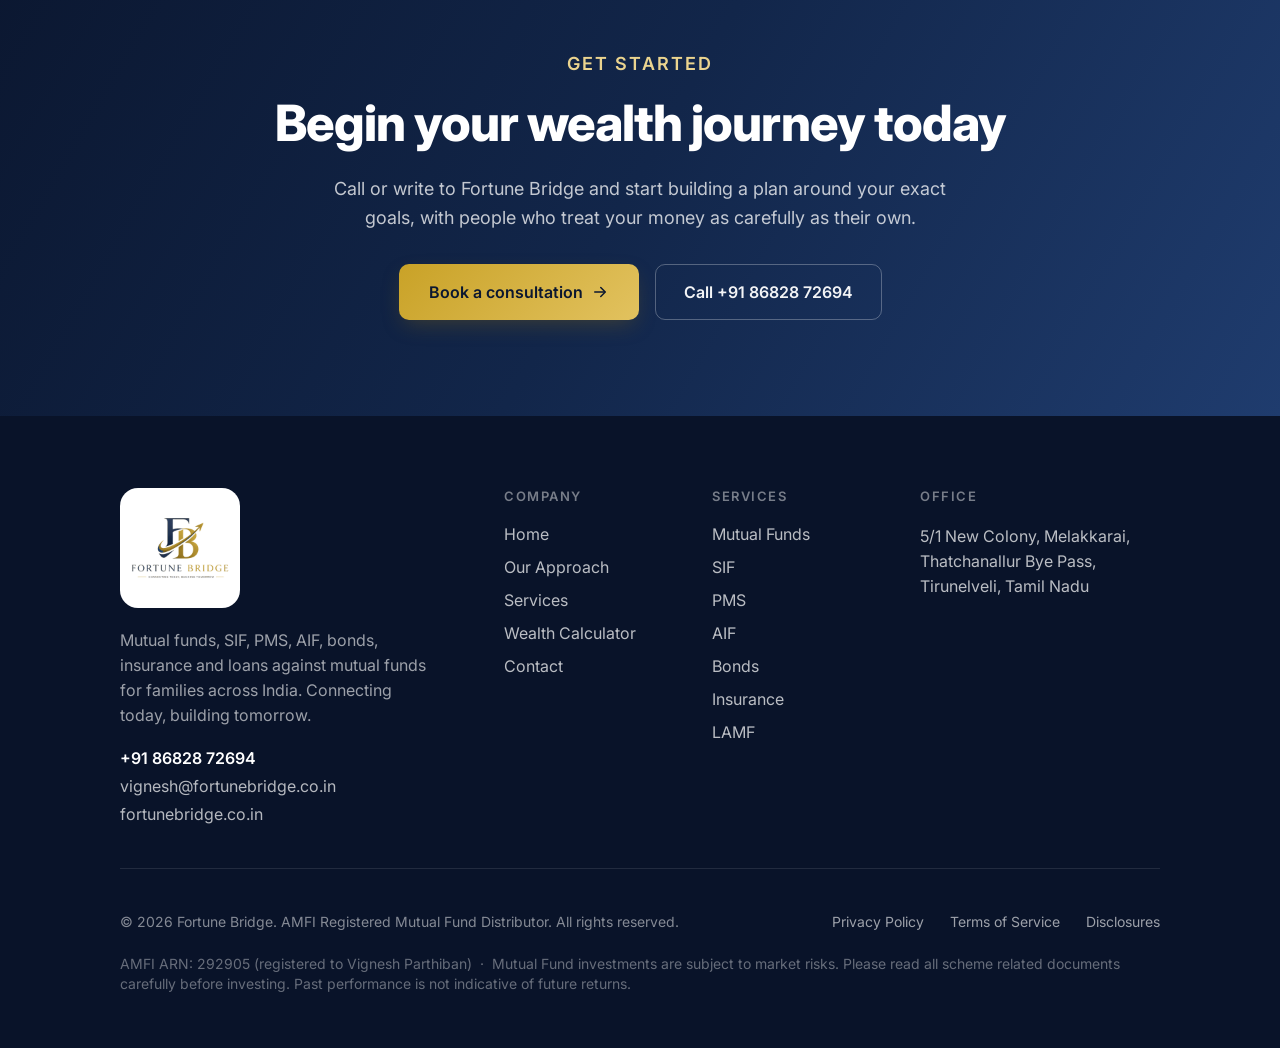
==== commit e7205364: "Form success message: the Fortune Bridge team will contact you soon Co-Authored-By: Claude Fable 5.1" ====
--- a/index.html
+++ b/index.html
@@ -8,7 +8,7 @@
 <link rel="preconnect" href="https://fonts.googleapis.com">
 <link rel="preconnect" href="https://fonts.gstatic.com" crossorigin>
 <link href="https://fonts.googleapis.com/css2?family=Inter:wght@400;500;600;700;800&display=swap" rel="stylesheet">
-<link rel="stylesheet" href="styles.css?v=10">
+<link rel="stylesheet" href="styles.css?v=11">
 </head>
 <body>
 
@@ -301,6 +301,6 @@
   </div>
 </footer>
 
-<script src="script.js?v=10"></script>
+<script src="script.js?v=11"></script>
 </body>
 </html>
